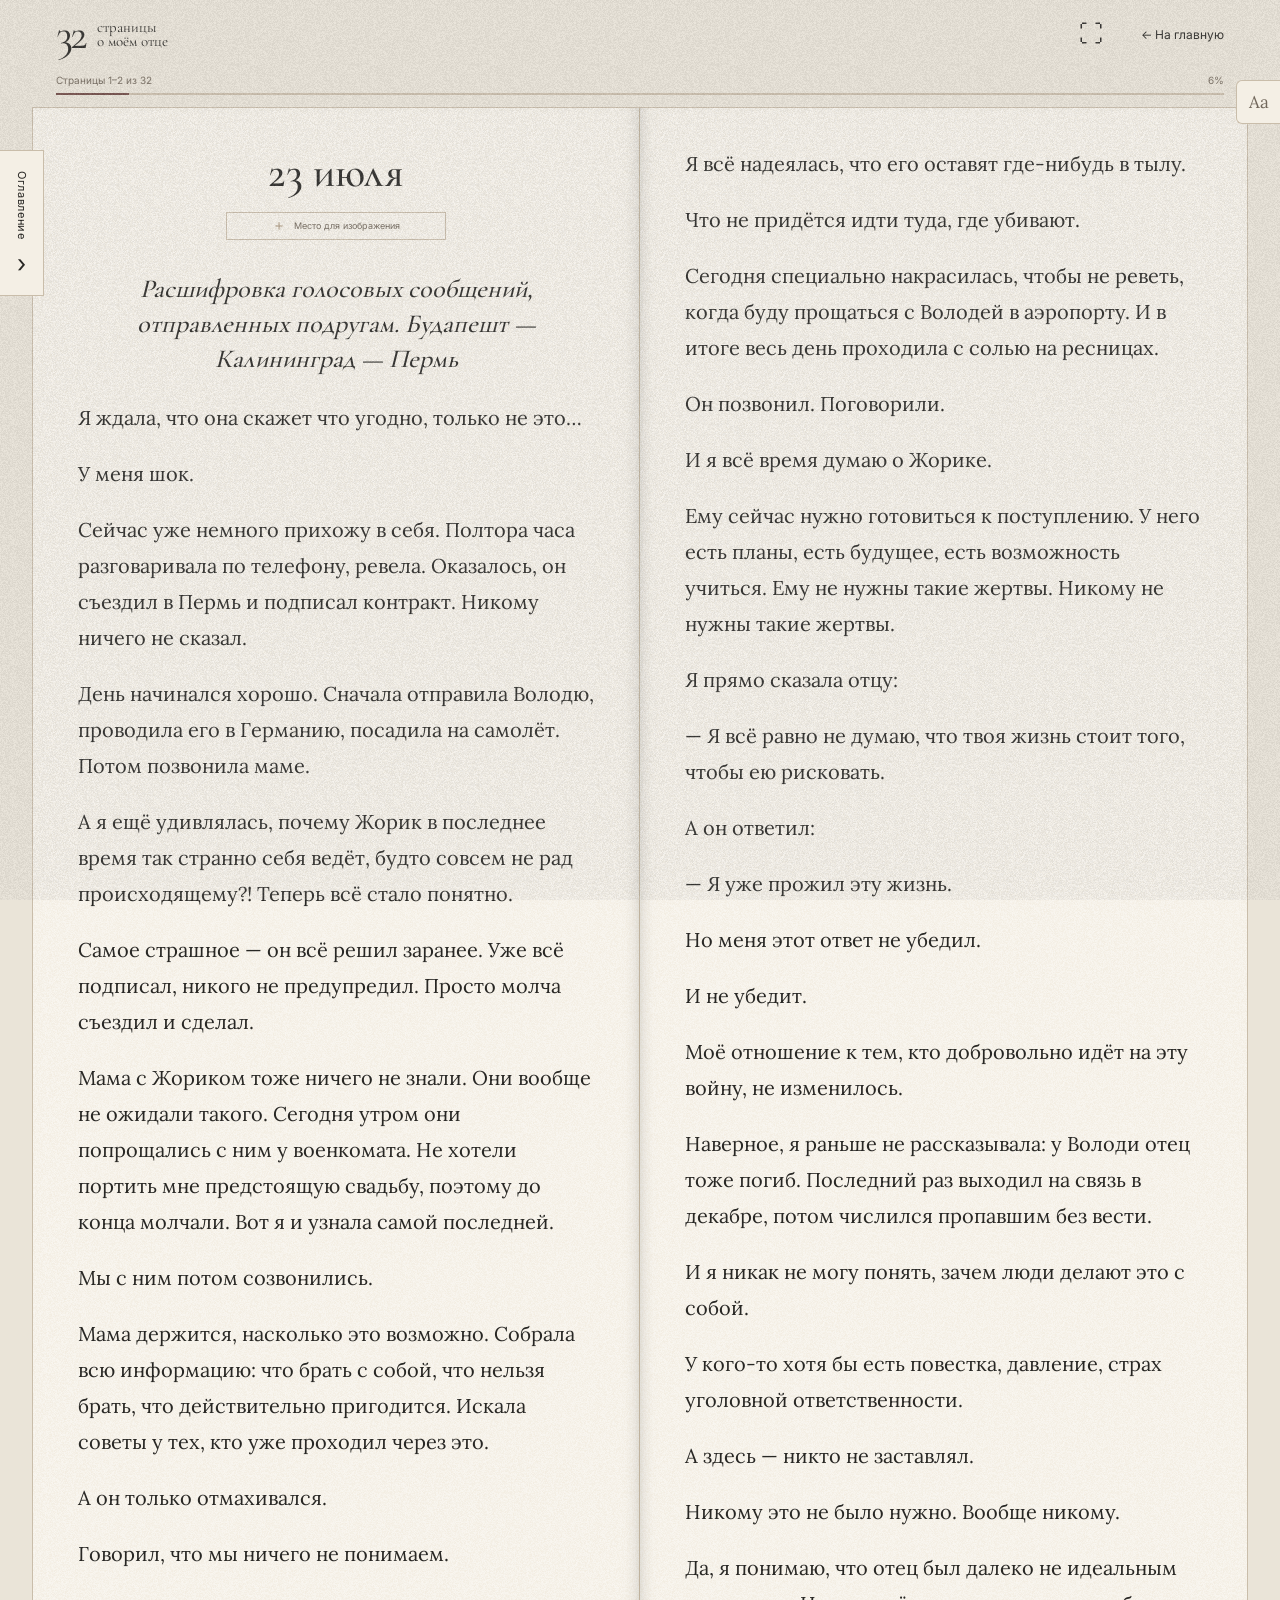
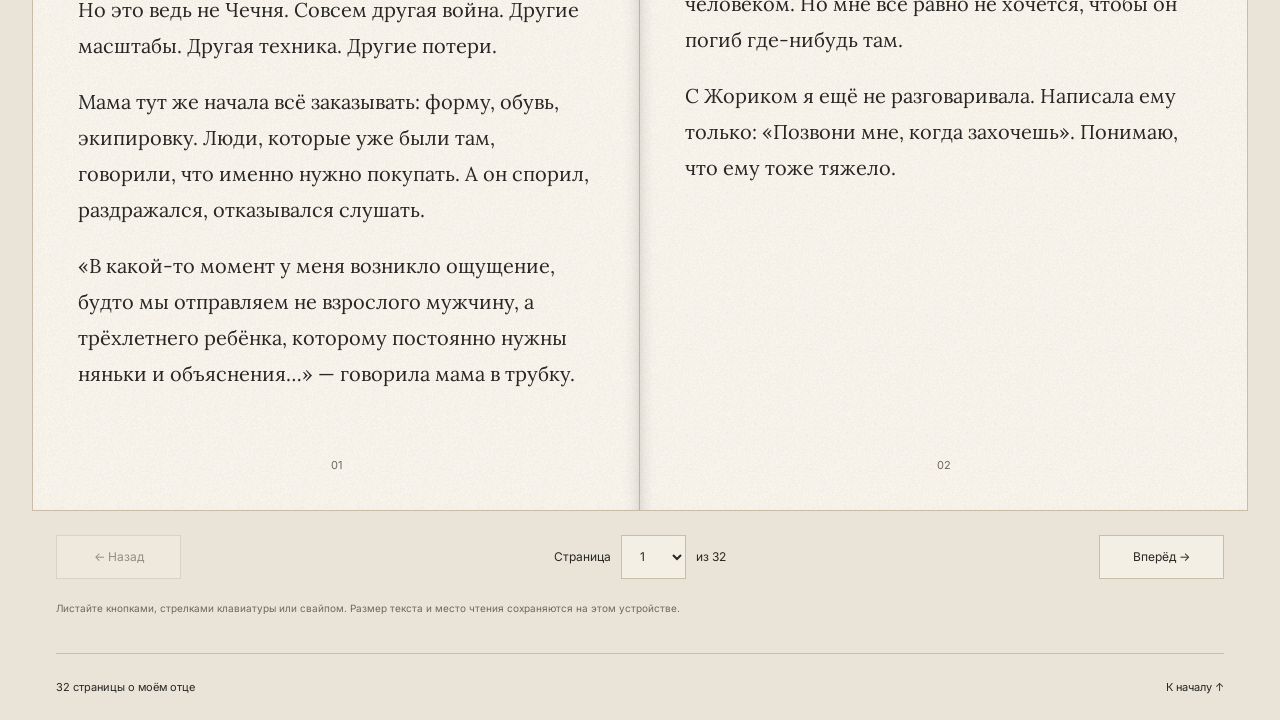
==== book/index.html @ 1f52456d "Initial project import Co-authored-by: Copilot <223556219+Copilot@users.noreply.github.com>" ====
<!doctype html>
<html lang="ru">
<head>
  <meta charset="utf-8">
  <meta name="viewport" content="width=device-width, initial-scale=1, viewport-fit=cover">
  <meta name="theme-color" content="#EAE4D8">
  <meta name="description" content="Читать книгу «32 страницы о моём отце». Полный авторский текст, оглавление и удобный режим чтения.">
  <title>Читать книгу — 32 страницы о моём отце</title>
  <link rel="icon" href="data:,">
  <link rel="stylesheet" href="../assets/css/fonts.css">
  <link rel="stylesheet" href="../assets/css/styles.css">
  <link rel="stylesheet" href="../assets/css/book.css?v=10113dc5dd05">
  <script src="../assets/js/book.js?v=19cdd09969c2" defer></script>
</head>
<body class="reader-body" id="top">
  <a class="skip-link" href="#pages">Перейти к тексту книги</a>
  <button class="contents-toggle" id="contents-toggle" type="button" aria-controls="contents" aria-expanded="false" aria-label="Открыть оглавление" hidden><span>Оглавление</span><span class="contents-arrow" aria-hidden="true">›</span></button>
  <aside class="contents" id="contents" aria-label="Оглавление">
    <nav aria-label="Главы книги">
      <ol>
        <li><a href="#page-1">23 июля</a></li>
        <li><a href="#page-4">17 августа</a></li>
        <li><a href="#page-5">24 октября</a></li>
        <li><a href="#page-7">19 ноября</a></li>
        <li><a href="#page-8">20 ноября</a></li>
        <li><a href="#page-10">22 ноября</a></li>
        <li><a href="#page-11">23 ноября</a></li>
        <li><a href="#page-12">24 ноября</a></li>
        <li><a href="#page-13">26 ноября</a></li>
        <li><a href="#page-14">27 ноября</a></li>
        <li><a href="#page-15">28 ноября</a></li>
        <li><a href="#page-17">29 ноября</a></li>
        <li><a href="#page-21">2 декабря</a></li>
        <li><a href="#page-22">14 декабря</a></li>
        <li><a href="#page-24">15 декабря</a></li>
        <li><a href="#page-25">16 декабря</a></li>
        <li><a href="#page-26">21 декабря</a></li>
        <li><a href="#page-28">22 декабря</a></li>
        <li><a href="#page-29">23 декабря</a></li>
        <li><a href="#page-30">26 декабря</a></li>
      </ol>
    </nav>
  </aside>
  <button class="settings-toggle" id="settings-toggle" type="button" aria-controls="reading-settings" aria-expanded="false" aria-label="Открыть настройки чтения" title="Настройки чтения" hidden>Aa</button>
  <aside class="reading-settings" id="reading-settings" aria-label="Настройки чтения" hidden inert>
    <div class="settings-heading"><span>Настройки</span><button id="settings-close" type="button" aria-label="Закрыть настройки чтения">×</button></div>
    <div class="mode-control">
      <span>Режим чтения</span>
      <button id="mode-toggle" class="mode-toggle" type="button" role="switch" aria-checked="false" aria-label="Непрерывное чтение" aria-describedby="mode-label"><span class="mode-track" aria-hidden="true"><span class="mode-thumb"></span></span><span id="mode-label">По страницам</span></button>
    </div>
    <div class="font-setting"><span>Размер текста</span>
      <div class="font-controls" role="group" aria-label="Размер текста">
        <button id="font-smaller" type="button" aria-label="Уменьшить размер текста">A−</button>
        <output id="font-size" aria-label="Размер текста">20</output>
        <button id="font-larger" type="button" aria-label="Увеличить размер текста">A+</button>
      </div>
    </div>
  </aside>
  <header class="reader-header wrap">
    <a class="wordmark" href="../index.html" aria-label="32 страницы о моём отце — главная"><span class="wordmark-number">32</span><span>страницы<br>о моём отце</span></a>
    <a class="return-home" href="../index.html">← На главную</a>
    <div class="reader-tools">
      <div class="reader-controls" hidden>
        <button id="fullscreen" type="button" aria-label="На весь экран" title="На весь экран" aria-pressed="false" hidden>⛶</button>
      </div>
    </div>
  </header>
  <main class="reader-main" id="reader" aria-label="Чтение книги">
    <div class="resume-row wrap" hidden><button type="button" id="resume-button">Продолжить чтение</button><span>Место сохранено на этом устройстве</span></div>
    <div class="reading-progress wrap" hidden>
      <div class="progress-label"><span id="page-status" role="status" aria-live="polite" aria-atomic="true"></span><span id="percent" aria-hidden="true"></span></div>
      <progress id="progress" max="32" value="1" aria-label="Позиция в книге"></progress>
    </div>
    <div class="book-pages" id="pages">
      <article class="book-page" id="page-1" aria-label="Страница 1" tabindex="-1">
        <div class="page-content">
          <h3 class="chapter-date">23 июля</h3>
          <figure class="chapter-image is-empty" data-chapter="23 июля"><span class="chapter-image-placeholder" role="img" aria-label="Место для изображения к главе"><span aria-hidden="true">＋</span><span>Место для изображения</span></span></figure>
          <h3>Расшифровка голосовых сообщений, отправленных подругам. Будапешт — Калининград — Пермь</h3>
          <p>Я ждала, что она скажет что угодно, только не это…</p>
          <p>У меня шок.</p>
          <p>Сейчас уже немного прихожу в себя. Полтора часа разговаривала по телефону, ревела. Оказалось, он съездил в Пермь и подписал контракт. Никому ничего не сказал.</p>
          <p>День начинался хорошо. Сначала отправила Володю, проводила его в Германию, посадила на самолёт. Потом позвонила маме.</p>
          <p>А я ещё удивлялась, почему Жорик в последнее время так странно себя ведёт, будто совсем не рад происходящему?! Теперь всё стало понятно.</p>
          <p>Самое страшное — он всё решил заранее. Уже всё подписал, никого не предупредил. Просто молча съездил и сделал.</p>
          <p>Мама с Жориком тоже ничего не знали. Они вообще не ожидали такого. Сегодня утром они попрощались с ним у военкомата. Не хотели портить мне предстоящую свадьбу, поэтому до конца молчали. Вот я и узнала самой последней.</p>
          <p>Мы с ним потом созвонились.</p>
          <p>Мама держится, насколько это возможно. Собрала всю информацию: что брать с собой, что нельзя брать, что действительно пригодится. Искала советы у тех, кто уже проходил через это.</p>
          <p>А он только отмахивался.</p>
          <p>Говорил, что мы ничего не понимаем.</p>
          <p>Но это ведь не Чечня. Совсем другая война. Другие масштабы. Другая техника. Другие потери.</p>
          <p>Мама тут же начала всё заказывать: форму, обувь, экипировку. Люди, которые уже были там, говорили, что именно нужно покупать. А он спорил, раздражался, отказывался слушать.</p>
          <p>«В какой-то момент у меня возникло ощущение, будто мы отправляем не взрослого мужчину, а трёхлетнего ребёнка, которому постоянно нужны няньки и объяснения…» — говорила мама в трубку.</p>
        </div>
        <a class="page-number" href="#page-1" aria-label="Ссылка на страницу 1">01</a>
      </article>
      <article class="book-page" id="page-2" aria-label="Страница 2" tabindex="-1">
        <div class="page-content">
          <p>Я всё надеялась, что его оставят где-нибудь в тылу.</p>
          <p>Что не придётся идти туда, где убивают.</p>
          <p>Сегодня специально накрасилась, чтобы не реветь, когда буду прощаться с Володей в аэропорту. И в итоге весь день проходила с солью на ресницах.</p>
          <p>Он позвонил. Поговорили.</p>
          <p>И я всё время думаю о Жорике.</p>
          <p>Ему сейчас нужно готовиться к поступлению. У него есть планы, есть будущее, есть возможность учиться. Ему не нужны такие жертвы. Никому не нужны такие жертвы.</p>
          <p>Я прямо сказала отцу:</p>
          <p>— Я всё равно не думаю, что твоя жизнь стоит того, чтобы ею рисковать.</p>
          <p>А он ответил:</p>
          <p>— Я уже прожил эту жизнь.</p>
          <p>Но меня этот ответ не убедил.</p>
          <p>И не убедит.</p>
          <p>Моё отношение к тем, кто добровольно идёт на эту войну, не изменилось.</p>
          <p>Наверное, я раньше не рассказывала: у Володи отец тоже погиб. Последний раз выходил на связь в декабре, потом числился пропавшим без вести.</p>
          <p>И я никак не могу понять, зачем люди делают это с собой.</p>
          <p>У кого-то хотя бы есть повестка, давление, страх уголовной ответственности.</p>
          <p>А здесь — никто не заставлял.</p>
          <p>Никому это не было нужно. Вообще никому.</p>
          <p>Да, я понимаю, что отец был далеко не идеальным человеком. Но мне всё равно не хочется, чтобы он погиб где-нибудь там.</p>
          <p>С Жориком я ещё не разговаривала. Написала ему только: «Позвони мне, когда захочешь». Понимаю, что ему тоже тяжело.</p>
        </div>
        <a class="page-number" href="#page-2" aria-label="Ссылка на страницу 2">02</a>
      </article>
      <article class="book-page" id="page-3" aria-label="Страница 3" tabindex="-1">
        <div class="page-content">
          <p>Иногда мне кажется, что отец всегда был немного романтическим героем собственной жизни. Ему постоянно нужно было какое-то большое испытание, какая-то особая миссия.</p>
          <p>Но ведь можно было просто не ехать.</p>
          <p>Это не было обязательным.</p>
          <p>Володя тоже пытался отговорить своего отца. Безуспешно.</p>
          <p>Мы с его мамой недавно долго разговаривали — почти час. А в конце она вдруг спросила:</p>
          <p>— Ты ведь уже знаешь про нашу семью?</p>
          <p>Я ответила:</p>
          <p>— Да. Поняла.</p>
          <p>И всё.</p>
          <p>После этого мы просто молчали.</p>
          <p>А ведь совсем недавно я говорила Володе, что мой отец хотя бы сохранил остатки здравого смысла и не пошёл.</p>
          <p>Оказалось — пошёл.</p>
          <p>И всё уже подписал.</p>
          <p>Вокруг продолжается обычная жизнь: оформление каких-то документов, завершение дел. А я скоро выхожу замуж здесь, в Венгрии.</p>
          <p>Тем временем в России родственники приезжали к отцу на выходных и забрали его кошку. Кота мама заберёт к себе.</p>
          <p>И от этого происходящее кажется ещё более нереальным.</p>
          <p>Наверное, я выговорилась.</p>
          <p>Даже не знаю, что ещё можно сказать.</p>
          <p>Слов почти не осталось.</p>
        </div>
        <a class="page-number" href="#page-3" aria-label="Ссылка на страницу 3">03</a>
      </article>
      <article class="book-page" id="page-4" aria-label="Страница 4" tabindex="-1">
        <div class="page-content">
          <h3 class="chapter-date">17 августа</h3>
          <figure class="chapter-image is-empty" data-chapter="17 августа"><span class="chapter-image-placeholder" role="img" aria-label="Место для изображения к главе"><span aria-hidden="true">＋</span><span>Место для изображения</span></span></figure>
          <h3>Медовый месяц. Первая ссора. Запись электронного дневника эмоций. Бухарест — Констанца</h3>
          <p>Мои эмоции:</p>
          <p>забота, обида, истерия, уязвлённость, недовольство, досада, разочарование, огорчение, сожаление, отчуждение, беспокойство, унижение, сломленность, неудобство, сочувствие, безопасность, дружелюбие.</p>
          <p>Комментарии:</p>
          <p>Поездка в Румынию оказалась, по моим ощущениям, ошибкой. Я устала и хочу побыть одной. Я жалею, что отменить ничего нельзя, и дело зашло слишком далеко. Одно оскорбление — и обида засела, одно недовольное лицо — и нет желания продолжать. Попытки меня «согреть» тщетны. Я не могу взять и забыть всё. Я не хочу спать вместе, я просто хочу быть одной. Возможно, не надо было соглашаться на эту авантюру. Если ничего не изменится, то я вряд ли выдержу долго. Уйду. Зачем мне это всё?</p>
          <p>В этот день я не думала ни о судьбе отца, ни о своей семье. Скорее меня волновал вопрос: действительно ли брак был правильным решением или же мы просто выбрали неудачное направление? В любом случае этот день оказался неудачным не только для меня. В ноябре мы узнаем, что этот день был роковым…</p>
        </div>
        <a class="page-number" href="#page-4" aria-label="Ссылка на страницу 4">04</a>
      </article>
      <article class="book-page" id="page-5" aria-label="Страница 5" tabindex="-1">
        <div class="page-content">
          <h3 class="chapter-date">24 октября</h3>
          <figure class="chapter-image is-empty" data-chapter="24 октября"><span class="chapter-image-placeholder" role="img" aria-label="Место для изображения к главе"><span aria-hidden="true">＋</span><span>Место для изображения</span></span></figure>
          <h3>В квартире отца. Временная география. Усолье — Хаймашкер — Пакш — Бодайбо — Ведено</h3>
          <p>Ездили в его квартиру. Как-то все уныло без хозяина, уже не веселит обилие странных вещей: самодельный иконостас со стразами, кристаллами, бусинами. Не радуют глаз коллекции из жестяных банок от чая, глобусы всех размеров, перекрашенные под золото предметы от медных канделябров до пластмассового набора римского легионера, оставшийся с детства брата.</p>
          <p>Нашли также список интересных для меня предметов:</p>
          <p>● Свидетельство о разводе деда с бабушкой (маминых), 2000 г.</p>
          <p>Мои родители тоже уже в разводе были. Бабушки и дедушки со всех сторон умерли. Мне кажется, само наличие такого документа как будто говорит: «Даже после разводов и смерти мы остаемся семьей».</p>
          <p>● Все мои рисунки с детского сада.</p>
          <p>Творчество в моей семье поощрялось, возможно, поэтому я долгое время хотела стать художником.</p>
          <p>● Фотография папиного отца из Венгрии, Гены, как мы его всегда называли.</p>
          <p>Надпись гласит: «Июль 1960 г. В.Н.Р. в окрестностях Хаймашкера». 31 марта 2023 года я сама прилечу из Стамбула в Будапешт после года жизни на Средиземном море в небольшом турецком городке. Поселюсь в ста километрах от места, где служил дед. Жаль, мы разминулись во времени, и у меня так и не было возможности обсудить этот семейный поворот в судьбе.</p>
          <p>● Странное свидетельство о смерти Гены, заверенное нотариусом, но написанное рукой Нэли, его жены (оказывается, раньше так можно было).</p>
          <p>Не знала, что дед умер в Иркутской области, в Бодайбо. По словам отца, дед, скорее всего, умер от алкоголя. И, судя по всему, этот факт его расстраивал. Такой формат смерти он явно себе не желал, хоть и сам любил сварить себе самогона на собственноручном аппарате, который вечно пах дрожжами.</p>
          <p>● Фотографии отца из Чечни, а точнее из села Ведено.</p>
        </div>
        <a class="page-number" href="#page-5" aria-label="Ссылка на страницу 5">05</a>
      </article>
      <article class="book-page" id="page-6" aria-label="Страница 6" tabindex="-1">
        <div class="page-content">
          <p>Интересно, что на них отец везде готовит. После этих командировок он говорил, что вот бы выучиться на повара, печально, что он так и не рискнул воплотить эту идею. Творчество в жизни ему явно было необходимо.</p>
        </div>
        <a class="page-number" href="#page-6" aria-label="Ссылка на страницу 6">06</a>
      </article>
      <article class="book-page" id="page-7" aria-label="Страница 7" tabindex="-1">
        <div class="page-content">
          <h3 class="chapter-date">19 ноября</h3>
          <figure class="chapter-image is-empty" data-chapter="19 ноября"><span class="chapter-image-placeholder" role="img" aria-label="Место для изображения к главе"><span aria-hidden="true">＋</span><span>Место для изображения</span></span></figure>
          <h3>Отца нашли. Запись электронного дневника эмоций</h3>
          <p>Мои эмоции: освобождение, негодование, сожаление, огорчение, жалость, печаль, грусть, тоска, отчаяние, горечь, душевная боль, безнадёжность, потрясение, безысходность, трепет, вина, теплота.</p>
          <p>Комментарии:</p>
          <p>— Как ты? — спросила подруга.</p>
          <p>— Привет. Всё думаю о том, как он погиб, как долго пролежал там, мучился ли, насколько сильной была его боль. Как жаль, что не удалось попрощаться.</p>
        </div>
        <a class="page-number" href="#page-7" aria-label="Ссылка на страницу 7">07</a>
      </article>
      <article class="book-page" id="page-8" aria-label="Страница 8" tabindex="-1">
        <div class="page-content">
          <h3 class="chapter-date">20 ноября</h3>
          <figure class="chapter-image is-empty" data-chapter="20 ноября"><span class="chapter-image-placeholder" role="img" aria-label="Место для изображения к главе"><span aria-hidden="true">＋</span><span>Место для изображения</span></span></figure>
          <h3>Попытки осмыслить произошедшее. Запись электронного дневника эмоций. Ростов-на-Дону — Пермь — Березники</h3>
          <p>Мои эмоции: негодование, ненависть, горечь, печаль, грусть, скорбь, душевная боль, потрясение, сломленность, вина, ошеломлённость, сочувствие.</p>
          <p>Комментарии:</p>
          <p>Папа умер. Его не стало от осколочного ранения. Был ли кто-то рядом в тот момент? Долго ли он мучился? Больно и горько думать, что он лежал там, в траве, истекая кровью.</p>
          <p>Были руки и плечи, которые поднимали меня в детстве. И вот теперь его правая рука и плечо ранены. Это была мина? Снаряд? Всего два километра до ближайшего населённого пункта. Пропади пропадом это село Ялта. Помощи, видимо, не было никакой. Как не было и новостей с 8 августа. Тишина. Пустота.</p>
          <p>Но в душе ещё сохранялось странное спокойствие. Уже в сентябре я ловила себя на мысли, что оплакиваю его. Все пытались переубедить друг друга, убедить, что надежда ещё есть. А ведь, кажется, каждый уже знал правду сердцем.</p>
          <p>Тело отца, по словам мамы, было похоже на мумию. Значит, смерть наступила в конце августа или начале сентября. Мама всеми силами добилась, чтобы ей его показали. То ли помогло удостоверение, то ли следователь в Ростове-на-Дону просто оказался человеком. Снимать было нельзя — только смотреть на экран телефона во время видеозвонка.</p>
          <p>«Если вы готовы это (это?) увидеть, будем проводить опознание по видео», — сказал следователь.</p>
          <p>Это он.</p>
          <p>Голова на месте. Руки. Ноги. Пальцы. Форма ногтей. Его татуировки, проявленные в ультрафиолете. Одна из них — смерть. С этой татуировкой он ездил ещё в Чечню. Номерной жетон. Телефон, который мама и Жора купили ему перед отъездом.</p>
          <p>Привезут ли его домой? Или оставят там? Достанется ли нам от него что-то ещё, кроме груза 200 и сообщения:</p>
          <p>«Ваш боец выехал вчера поздно вечером железнодорожным транспортом до Перми (примерно четыре дня пути), далее военкомат Березников забирает его автомобилем».</p>
        </div>
        <a class="page-number" href="#page-8" aria-label="Ссылка на страницу 8">08</a>
      </article>
      <article class="book-page" id="page-9" aria-label="Страница 9" tabindex="-1">
        <div class="page-content">
          <p>Кажется, у меня сейчас что-то лопнет в голове. Был отец — и не стало отца.</p>
          <p>В баре. Екатеринбург</p>
          <p>Сидим с мужем и братом в баре «Два деда» в Екатеринбурге. Такая вот компания на троих. Рассказываю им про папу.</p>
          <p>Папа похож на мумию. Именно так я представляла себе мумии Древнего Египта. Только Египет всегда казался чем-то бесконечно далёким — и во времени, и в пространстве. Там люди умирали тысячи лет назад. Их красиво хоронили, готовили к вечности.</p>
          <p>А теперь мумия — мой папа.</p>
        </div>
        <a class="page-number" href="#page-9" aria-label="Ссылка на страницу 9">09</a>
      </article>
      <article class="book-page" id="page-10" aria-label="Страница 10" tabindex="-1">
        <div class="page-content">
          <h3 class="chapter-date">22 ноября</h3>
          <figure class="chapter-image is-empty" data-chapter="22 ноября"><span class="chapter-image-placeholder" role="img" aria-label="Место для изображения к главе"><span aria-hidden="true">＋</span><span>Место для изображения</span></span></figure>
          <h3>Легчает. Запись электронного дневника эмоций</h3>
          <p>Мои эмоции: оживление, вера, скорбь, сожаление, горечь, душевная боль, растерянность, любовь, нежность, сочувствие, доверие, теплота, доброта.</p>
          <p>Комментарии:</p>
          <p>Ночью не спалось. Смотрю на последнее фото отца. Всматриваюсь в детали. Вижу, как осунулось его лицо. Он уже не похож на себя. Борода совсем седая, хотя раньше этого не замечалось. Да и бороду он обычно не отращивал.</p>
          <p>На левой руке часы. Пишу маме, чтобы утром прочитала.</p>
          <p>— А где часы?</p>
          <p>— Про них ничего не говорили. Только про жетон и телефон.</p>
          <p>Жаль. Получается, сняли? Свои же? А может, пока рано делать выводы. Вдруг привезут его вещи, и часы окажутся среди них.</p>
          <p>Я помню, когда умерла бабушка, её часы остановились. Говорят, часы могут указать время смерти человека. Может, это не всегда так, но сейчас даже это было бы хоть какой-то зацепкой.</p>
          <p>Мы не знаем реальной даты его смерти. Есть только дата присвоения статуса СОЧ — по сути, дезертирства. Это оскорбительно. Отец никогда бы так не поступил.</p>
          <p>Такой статус получают все, кто ушёл на задание и не вернулся. Семьям перестают выплачивать деньги до тех пор, пока не подтвердится обратное. Чаще всего это означает смерть. Люди ждут годами, иногда так и не получают тела своих близких. Иногда от человека ничего не остаётся. Одна мина или удар дрона — и человек распадается на частицы. Бывает, что привозят лишь какие-то останки в полупустом гробу.</p>
          <p>Но случаются и почти невероятные истории. Брат рассказал про своего друга, которого объявили погибшим. Гроб привезли пустым. Мать обрадовалась выплатам, а жена не поверила. Поехала искать его сама. И нашла в одном из госпиталей — живого, но потерявшего память.</p>
          <p>Радостно за них…</p>
        </div>
        <a class="page-number" href="#page-10" aria-label="Ссылка на страницу 10">10</a>
      </article>
      <article class="book-page" id="page-11" aria-label="Страница 11" tabindex="-1">
        <div class="page-content">
          <h3 class="chapter-date">23 ноября</h3>
          <figure class="chapter-image is-empty" data-chapter="23 ноября"><span class="chapter-image-placeholder" role="img" aria-label="Место для изображения к главе"><span aria-hidden="true">＋</span><span>Место для изображения</span></span></figure>
          <h3>Разговор с Жорей</h3>
          <p>— Он ведь говорил, что устал. Устал от жизни, от всего. Я смотрел на него три года назад — тогда он был увереннее, здоровее, сильнее. Он резко поседел.</p>
          <p>— И мне он говорил, что «пожил уже». А мне хотелось закричать в тот последний разговор: «Вообще-то ты даже внуков ещё не видел!»</p>
          <p>— Да… Через год уже мог бы учить первым словам: «Ёпт твою мать!» Через три — уже учил бы шахматам.</p>
          <p>— Когда вы говорили в последний раз?</p>
          <p>— В августе. Мама быстро передала трубку. Наш разговор длился всего пару минут: он сказал, что любит меня, а я — его.</p>
          <p>— Ты видел часы на последней фотографии?</p>
          <p>— Да, это ведь не его часы. Мне кажется, командирские. Видимо, их выдавали перед операцией: у командира роты должны быть часы… А ещё я рассматривал последнюю фотографию. Мне кажется, там видна часть реки. Если это так, то, вероятно, это река Волчья, рядом с селом Ялта, в двух километрах от которого нашли отца. Его рота шла на Филию…</p>
        </div>
        <a class="page-number" href="#page-11" aria-label="Ссылка на страницу 11">11</a>
      </article>
      <article class="book-page" id="page-12" aria-label="Страница 12" tabindex="-1">
        <div class="page-content">
          <h3 class="chapter-date">24 ноября</h3>
          <figure class="chapter-image is-empty" data-chapter="24 ноября"><span class="chapter-image-placeholder" role="img" aria-label="Место для изображения к главе"><span aria-hidden="true">＋</span><span>Место для изображения</span></span></figure>
          <h3>Письмо командиру</h3>
          <p>После исчезновения отца Жоре позвонили, чтобы выяснить, когда они общались в последний раз. До сих пор не понимаю, как кому-то пришло в голову задавать такие вопросы несовершеннолетнему.</p>
          <p>Впрочем... Это легко объяснимо.</p>
          <p>Думаю, командир знал, куда отправил роту отца. На стопроцентную смерть.</p>
          <p>Для вида обзванивают самых уязвимых родственников: а вдруг боец всё-таки дезертировал, вдруг выходил на связь. Так проще объявить его самовольно оставившим часть, годами не искать тело, не платить денежное довольствие, не выплачивать компенсации семье.</p>
          <p>Есть и другой вариант: кто-то в этот период (не исключено, что тот же командир) завладевает банковскими картами бойца, активно снимает чужие деньги и довольствуется тем, что это останется безнаказанным.</p>
          <p>Всё это напоминает очередной заголовок в социальных сетях: «Осторожно! Новая схема мошенничества. Перешлите всем друзьям и знакомым…»</p>
          <p>После этого звонка брату мама отправила сообщение:</p>
          <p>«…Письмо я в воинскую часть отправила 01.11. Оно почему-то объехало Екатеринбург, Оренбург, Уфу и Челябинск, хотя адрес был написан по-русски — Чебаркуль. В общем, командиру части его вручили только 20.11.»</p>
        </div>
        <a class="page-number" href="#page-12" aria-label="Ссылка на страницу 12">12</a>
      </article>
      <article class="book-page" id="page-13" aria-label="Страница 13" tabindex="-1">
        <div class="page-content">
          <h3 class="chapter-date">26 ноября</h3>
          <figure class="chapter-image is-empty" data-chapter="26 ноября"><span class="chapter-image-placeholder" role="img" aria-label="Место для изображения к главе"><span aria-hidden="true">＋</span><span>Место для изображения</span></span></figure>
          <h3>Вагон-ресторан</h3>
          <p>У входа в вагон-ресторан слышу ругань.</p>
          <p>— Не брешите! Курили, курили! — певуче сказала буфетчица.</p>
          <p>— А мы не курили… — ответил один из пьянствующих.</p>
          <p>Конечно, ему никто не поверил. Через минуту громким шёпотом этот же пассажир признался:</p>
          <p>— А я когда курил, меня не запалили! Гы-гы!</p>
          <p>Прохожу вдоль вагона. Они сразу меня приметили:</p>
          <p>— О, женщина!</p>
          <p>И мне стало не по себе. Не потому, что я их испугалась: вокруг были и другие, более адекватные мужчины, но быдлом от них несло за версту.</p>
          <p>Потом разносились на весь ресторан их выкрики:</p>
          <p>— Да мы на СВО едем!… Да я ей… Чтоб хуй мой отсосала три раза… Да разберёмся… Вот нададут… рублей… Гы-гы-гы… Ооо… Ыыы… — рыгали новоиспечённые воины, вчерашние зэки.</p>
        </div>
        <a class="page-number" href="#page-13" aria-label="Ссылка на страницу 13">13</a>
      </article>
      <article class="book-page" id="page-14" aria-label="Страница 14" tabindex="-1">
        <div class="page-content">
          <h3 class="chapter-date">27 ноября</h3>
          <figure class="chapter-image is-empty" data-chapter="27 ноября"><span class="chapter-image-placeholder" role="img" aria-label="Место для изображения к главе"><span aria-hidden="true">＋</span><span>Место для изображения</span></span></figure>
          <h3>Два звонка подряд</h3>
          <p>Из ростовского морга маме по несколько раз звонят с одним и тем же вопросом:</p>
          <p>— Захоронение было?</p>
          <p>— Нет, не было. Оно состоится 29 ноября.</p>
          <p>И тут возникает мысль: откуда такое беспокойство? Точно ли папу отправили в Пермь? Сколько случаев уже известно, когда привозили пустой гроб или с кем-то другим…</p>
          <p>Расчёт на то, что никто не будет вскрывать цинковый гроб, но мама у нас не про это.</p>
          <p>Она всё откроет.</p>
          <p>Похоронить его нужно по-человечески. В его сером костюме в полоску…</p>
        </div>
        <a class="page-number" href="#page-14" aria-label="Ссылка на страницу 14">14</a>
      </article>
      <article class="book-page" id="page-15" aria-label="Страница 15" tabindex="-1">
        <div class="page-content">
          <h3 class="chapter-date">28 ноября</h3>
          <figure class="chapter-image is-empty" data-chapter="28 ноября"><span class="chapter-image-placeholder" role="img" aria-label="Место для изображения к главе"><span aria-hidden="true">＋</span><span>Место для изображения</span></span></figure>
          <h3>Телефон отца. Запись электронного дневника эмоций</h3>
          <p>Мои эмоции:</p>
          <p>скорбь, горе, горечь, душевная боль, потрясение, сожаление, сочувствие, ненависть.</p>
          <p>Комментарии:</p>
          <p>Мне кажется, сейчас лопнет моя голова… Привезли пакет с телефоном. Открывать сказали осторожно. Запах. Трупный запах. Я не верю, что это был мой отец. Зарядка. Фотографии. Последняя фотография сделана в семь утра. Поле. Красный рассвет. Сообщения в Telegram начинают лихорадочно прогружаться. Мелькает дата отправки — 17 августа. В 21:17.</p>
          <p>Пишет маме: «Позвони кадровику, который тебе звонил, скажи, чтобы сказал моему командиру роты Балу, что я нахожусь на точке, которую ему называл взводный Ераха. 21:17 Мой позывной — Ерик. 21:17 Меня вчера ранило в ухо осколком с миномёта, группа моя ушла на задание, я жду группу эвакуации, плохо передвигаюсь. 21:17 Ты сделала, что я просил. 21:17 Наверно, пишу последний раз. С лесополосы раненого меня не заберут. Где я нахожусь, идут бои, люди гибнут каждый день, везде кучи трупов. Поцелуй за меня сыночка. Выбраться отсюда я, наверно, не смогу, летает куча дронов».</p>
          <p>Пишет Жоре: «У меня всё хорошо, сыночек. 21:17 Сыночек, у меня всё в порядке, четвёртые сутки на передке, очень тебя люблю».</p>
          <p>Сердце разрывается. Как мне больно. Как было больно ему. Последний контакт — 8 августа. Ранение — 16 августа. Последнее сообщение — 17 августа. 1 сентября — дата, которую напишут на памятнике.</p>
        </div>
        <a class="page-number" href="#page-15" aria-label="Ссылка на страницу 15">15</a>
      </article>
      <article class="book-page" id="page-16" aria-label="Страница 16" tabindex="-1">
        <div class="page-content">
          <h3>Березниковский музей. Запись электронного дневника эмоций</h3>
          <p>Мои эмоции:</p>
          <p>душевная боль, горечь, презрение.</p>
          <p>Комментарии:</p>
          <p>Среди «новостаринных» экспонатов появилась целая комната, посвящённая СВО. — Чем это пахнет? — Володь, так пахнут трупы.</p>
          <h3>Старые альбомы</h3>
          <p>«Олеже 4 года», «На вечную память…», «Помните меня…» — все эти милые надписи с наивно-добрыми словами писали когда-то близкие друг другу люди… А теперь половина фотографий покоробилась, большинство людей мне неизвестны. Кто они? Чем жили? Я искренне пыталась вглядеться в каждую фотографию, но боюсь, никакого времени бы не хватило. Муж торопит меня. Обещаю досмотреть последний альбом… Досматриваю. Обнаруживаю еще целую стопку альбомов, спрятавшихся из виду.</p>
          <p>Никаких слов не хватит описать, как мне тепло от этих добрых лиц, как мне жаль, что я не была взрослой раньше, чтобы успеть подписать каждую фотографию и записать каждую историю. Я хочу сохранить память.</p>
        </div>
        <a class="page-number" href="#page-16" aria-label="Ссылка на страницу 16">16</a>
      </article>
      <article class="book-page" id="page-17" aria-label="Страница 17" tabindex="-1">
        <div class="page-content">
          <h3 class="chapter-date">29 ноября</h3>
          <figure class="chapter-image is-empty" data-chapter="29 ноября"><span class="chapter-image-placeholder" role="img" aria-label="Место для изображения к главе"><span aria-hidden="true">＋</span><span>Место для изображения</span></span></figure>
          <h3>Похороны</h3>
          <p>Проснулись рано, завтрак не идёт. Съела хлеб с маслом и выпила сладкий чёрный чай, пыталась накормить мужа — а ему тоже кусок в горло не лезет. Приехали на кладбище, возле ритуального зала уже собралась толпа: родственники со стороны мамы, бывшие сослуживцы с Чечни и коллеги по милиции. Захожу в зал — в центре папин портрет, сильно заблюренный…</p>
          <p>Вижу гроб, осознаю, что он там. Точнее, его почти истлевшее тело. Мама нас поберегла, отказала наотрез мне посмотреть на него в последний раз. Я всё поняла. Знаю, что там страшное зрелище: кожа высохла, начала гнить, видны кости с черепом, наверняка остались зубы, волосы, ресницы, ногти… Форма ногтей, как говорит мама, по которой она его узнала. Всё это уже имеет нечеловеческий вид. Запах разложившегося трупа меня не пугает и не отталкивает — теперь это часть моей жизни. Этот запах в его найденном телефоне, в жетоне, который мама отмыла от останков…</p>
          <p>Папа, думаю, потерял много крови. Правая рука и плечо были сильно повреждены. «Своих не бросают!» — вспоминает лозунг крёстная. Сейчас это звучит как издёвка. Я стараюсь не думать, что папу можно было спасти. Рота оставила его и пошла выполнять приказ. Папа нас пощадил в своих последних СМС — сказал, что повредил ухо… Сколько же ты дней там пробыл один в поле? Папочка!!!</p>
          <p>Официальная часть в похоронном зале. Достойное начало. Фильм с песней. Немного странно. Строчки про дочь и фотографии звучат чаще, чем про сына. Я не претендую на первое место. Я знаю, что Жоржа он любил больше. Когда-то и я была на первом месте.</p>
          <p>Единственная пошлость за все похороны — речь о патриотизме и о том, как он защищал Родину. Кричащая пошлость про бедных детей Донбасса, мерзость про неофашистов. Папа шёл не для этого. Он никогда не был патриотом и православным в привычном понимании. У него было какое-то своё видение. Нестандартность и отважность.</p>
          <p>Мне кажется, папа очень-очень хотел, чтобы его сын мог поступить, куда хотел, чтобы он ни в чём не нуждался. И решил это таким странным способом, абсолютно ни с кем не советуясь, совсем не оценивая свои силы. А ведь папе было 58. Деду было 57, когда он умер где-то на приисках в Иркутской области… 7 декабря исполнилось бы 59. Впереди его ждали внуки. Мы с Володечкой готовимся стать родителями. Летом я очень хотела, чтобы муж познакомился с папой.</p>
        </div>
        <a class="page-number" href="#page-17" aria-label="Ссылка на страницу 17">17</a>
      </article>
      <article class="book-page" id="page-18" aria-label="Страница 18" tabindex="-1">
        <div class="page-content">
          <p>Отпевание в церкви прошло быстро, к моему удивлению. К этому времени я уже мало что соображала. Я чувствовала, что полужива. Взбодрила фраза в молитвах: «Живите, радуйтесь и веселитесь…»</p>
          <p>В катафалке ехали самые родные: Жоря, мама, я, т. Катя и мой Володя. Сквозь забитые, опухшие носы пробивались два запаха: снега и трупного разложения. Несильно, нестрашно. Жорж иногда стучал пальцами по гробу. Мама крепко держала на нём руку. Т. Катя сетовала и говорила, какая ложь и обман государства. Володя молчал. Я же гладила и мысленно говорила с папой в последний раз.</p>
          <p>На кладбище могилы деда уже не было, точнее — памятника. Его убрали. Я всё давно знала. Знала, что так и будет. Дед окончательно «выцвел» в этом году, будто захотел сменить памятник спустя тридцать лет. Вот и будут они теперь с папой вместе. Во всём новом.</p>
          <p>Папу спустили в землю быстро. Снег значительно украсил могилы. Я даже подумала, как хорошо. Папе бы понравилось. Он любил природу. А тут как раз всё белое. В этом году ноябрь выдался тёплым. Когда такое было, чтобы в это время снега было так мало, а минусовой погоды практически не было?</p>
          <p>Мы стояли довольно долго и ждали, когда могилу закопают и украсят цветами. Цветов было много. В основном красные гвоздики. И только т. Катя принесла белые. Большую часть могилы украшали венки: «Любимому папе», «Дорогому брату», «От т. Кати»… Какие-то венки я не успела прочесть. Даже удивилась их количеству.</p>
          <p>Потом управительница всего этого действа раздала указания, как поминать. Раздали салфетки после того, как бросили землю на могилу. Мы не могли даже девятый и сороковой день отметить. Дата смерти неизвестна точно…</p>
          <p>На поминальном обеде начали вставать люди, рассказывать что-то про отца: как и где работали, как в Чечне служили. Дядя Боря, его лучший друг, напомнил, что они дружили с шестого класса. Получается, они дружили более сорока семи лет. Мне хотелось посидеть с ним рядом. Жорику удалось, а мне достался дядя Жозеф, который практически не говорил ничего о своей жене, то есть моей тёте и единственной сестре папы. Её не было.</p>
          <p>Как бы ни было тяжело, я всё равно не пойму, как можно было не приехать, не проводить, как сказала тётка на кладбище: «Провожающие, подходите проститься!»</p>
          <p>Еду сейчас в поезде, в Чувашию, вспоминаю его любимую фразу: «Потом — это никогда. Уехала последняя электричка!» Уехал папа.</p>
        </div>
        <a class="page-number" href="#page-18" aria-label="Ссылка на страницу 18">18</a>
      </article>
      <article class="book-page" id="page-19" aria-label="Страница 19" tabindex="-1">
        <div class="page-content">
          <p>В конце обеда мама прочитала для всех присутствующих последние сообщения от 17 августа, сказала не верить кому попало, искать своих до последнего. Мама поддерживала его и до, и после развода. В нашей семье принято прощать. Я это поняла, когда увидела утром бывшую свекровь, которая тоже пришла проститься. Кажется, в нашей семье бывших не бывает.</p>
          <p>После столовой тем же кругом, что в катафалке, поехали на квартиру отца. Добавились только дядя Боря и дядя Жозеф. Первый был после ночной смены, заходить не стал, ушёл домой.</p>
          <p>Первым делом заметила пачку сигарет — в последние годы он почти не курил, в пачке оказалась всего одна сигарета. Забрала её вместе с коробкой. Показала Володеньке, как жил папа. Все его странные вещи, созданные своими руками: грубо-нелепые столы, табуретки, многочисленные полки, берёзовые веники, иконы с самодельными украшениями из камней от заколок, множество пустых банок от чая, горы фантиков от конфет «Мономах» с вишней и алкоголем, пустые бутылки и канистры…</p>
          <p>О последних вещах Володя сказал: «О, раздельный мусор, как в Германии!» Я никогда не думала в таком ключе. Думала скорее, что слишком много барахла папа привёз со старой квартиры, как Плюшкин. Пыталась найти ещё сигареты — в шкафах лежала пустая пачка.</p>
          <p>Горько было от вида сушилки: постиранное свежее бельё, футболка — достаточно новая, мятная, чёрные носочки. Как будто хозяин вовсе и не ушёл навсегда. Сейчас придёт домой и переоденется в чистое.</p>
          <p>Пили чай, вспоминали, как он любил День милиции и День участкового. Говорили о том, как хорошо, что не похоронили на кладбище с «героями» на Аллее Славы, где рядом с честными и достойными лежит гниль при жизни — зэки из зэков, моральные уроды, насильники, убийцы. Все те, кого отец всю жизнь сажал, работая участковым. Все те, кто бьёт себя в грудь, рассуждая о геройстве. Видела своими глазами. Мерзко.</p>
          <p>Папа — не герой. Вряд ли ему понравились бы эти высокопарные слова. Вынуждена признать: отец совершил огромную глупость. Кажется, многие присутствовавшие думали так же.</p>
          <p>Один из его редких друзей-приятелей, Саша З., побывавший там и получивший ранение, говорил за полгода до июльской беды, когда отец подписал контракт почти вслепую, втихую от всех: «Олег, не ходи. А если очень надо — подожди меня, я узнаю, когда будет не так опасно…»</p>
          <p>Я не знаю, что должно было остановить отца. Выпили крепкий-крепкий чай — почти чифир, как делал отец. Съели пьяные вишнёвые конфеты, купленные ещё хозяином квартиры. Вот и всё.</p>
        </div>
        <a class="page-number" href="#page-19" aria-label="Ссылка на страницу 19">19</a>
      </article>
      <article class="book-page" id="page-20" aria-label="Страница 20" tabindex="-1">
        <div class="page-content">
          <p>Папа сидел с нами за столом. На портрете. Всё слушал и видел. Ответить уже не мог.</p>
          <h3>Абсурд</h3>
          <p>Сидим в машине после тяжёлого дня. Вспоминаем папину работу. — Пять цыган залетело в окно, сидят на вешалке. — Соседи ходят через пол. Колготки погладила — соседи воруют их. А наверху соседи блох бросают в суп. А на первом этаже — газ запускают в ванне.</p>
          <p>В суд жаловались на него. Одна алкашка продавала и травила людей, люди дохли. Пришёл к ней, а она возьми и упади.</p>
          <h3>С похорон в Чувашию</h3>
          <p>Простились со всеми близкими после похорон. Мы с Володечкой отправились в долгий путь. Дорогу до Перми почти не заметила — провалилась в сон, я так устала сегодня. На вокзале встретили группу мальчиков-воинов, похоже, из Тывы. В четверг я не могла смотреть в Екатеринбурге на них, а сейчас шла и пыталась всмотреться в их лица, радовалась, что они радуются, что стоят, что едят — возможно, кто-то из них в последний раз ел фастфуд из крафтового пакета. Желала им удачи. Желала им выжить и вернуться. Теперь я мысленно всем этого желаю.</p>
        </div>
        <a class="page-number" href="#page-20" aria-label="Ссылка на страницу 20">20</a>
      </article>
      <article class="book-page" id="page-21" aria-label="Страница 21" tabindex="-1">
        <div class="page-content">
          <h3 class="chapter-date">2 декабря</h3>
          <figure class="chapter-image is-empty" data-chapter="2 декабря"><span class="chapter-image-placeholder" role="img" aria-label="Место для изображения к главе"><span aria-hidden="true">＋</span><span>Место для изображения</span></span></figure>
          <h3>Родительский дом. Лащ-Таяба</h3>
          <p>Володя находит фотографию своего папы в форме у пермского медведя — того самого, рядом с которым он сам фотографировался две недели назад, впервые приехав на Урал. Только сейчас он узнаёт, что после ранения отец проходил лечение в Перми, а затем снова отправился в зону СВО.</p>
          <p>В комнате всё занавешено флагами, своеобразная «стена почёта». На мебельной стенке стоят фотографии семьи, ниже лежит небольшой прозрачный пакетик, там то ли крестик, то ли ещё какая мелочь, найденные на теле. Так и не стали разворачивать из-за запаха... Володя рассказывает о татуировках отца. Сетует, зачем надо было их так набивать? Говорю — затем, чтобы нашли. Это я знаю ещё с детства, когда мой папа уезжал в Чечню. Обсуждаем и другие приметы, по которым находят погибших на поле боя. Если вообще находят, конечно. Если есть что находить.</p>
          <p>А вот ориентировка на нашего отца:</p>
          <p>«Белобородов Олег Геннадьевич, 7.12.1966, 58 лет, русский, мужской пол. Рост — 176 см. Телосложение — среднее. Плечи — средние. Черты лица: лицо овальное, лоб высокий, нос с горбинкой, губы средней полноты. Волосы седые, короткие. Глаза зелёные. Особые приметы: на правом плече — смерть с косой, а под ней личный номер 648401; на левой груди — скорпион с группой крови AB IV Rh+; на правой кисти — Gott mit uns («Бог с нами», нем.)».</p>
        </div>
        <a class="page-number" href="#page-21" aria-label="Ссылка на страницу 21">21</a>
      </article>
      <article class="book-page" id="page-22" aria-label="Страница 22" tabindex="-1">
        <div class="page-content">
          <h3 class="chapter-date">14 декабря</h3>
          <figure class="chapter-image is-empty" data-chapter="14 декабря"><span class="chapter-image-placeholder" role="img" aria-label="Место для изображения к главе"><span aria-hidden="true">＋</span><span>Место для изображения</span></span></figure>
          <h3>Учитель. Москва — Пермь — Березники</h3>
          <p>Две недели после похорон прошли в поездках. Я устала от перемещений и неудобств.</p>
          <p>Из хорошего: однажды получила голосовое сообщение от Насти: «У меня есть кое-что радостное для тебя. Перезвони!» Первая мысль — встретила либо Марину Петровну, либо Татьяну Ананьевну. Первая — мой научный руководитель по современной литературе, вторая — преподаватель с психфака. Через неделю мы уже сидели в Перми со второй.</p>
          <p>Говорили о жизни и изменениях за последние семь — пять лет. Я узнала, какое всё-таки стихотворение она читала мне по телефону на третьем курсе, когда я проспала пару по психологическим тренингам. Это было стихотворение Андрея Вознесенского:</p>
          <p>«Я тебя разлюблю и забуду, Когда в пятницу будет среда, Когда вырастут розы повсюду, Голубые, как яйца дрозда. Когда мышь прокричит «кукареку», Когда дом постоит на трубе, Когда съест колбаса человека И когда я женюсь на тебе».</p>
          <p>Потом заговорили о грустном. Я рассказала о семье, об отце. Татьяна Ананьевна же рассказала про друзей: старую приятельницу из Киева, ненавидящую всех, не видящую разницы между обычными людьми и политиками; и другую подругу — с донбасской пропиской, пережившую бомбёжки с 2014 года. У неё, кстати, была интересная история про мужа, у которого украинцы отобрали машину на посту ещё до событий 2022 года. Потом был рассказ про парня, которого пырнули в Киеве за то, что он из Луганска. Всё очень запутано.</p>
          <p>Приезжаю в Березники, говорим с Жорей о том, что он разочаровался в стране. Я даже немного удивляюсь, а потом напоминаю, что два года назад он был сильным патриотом.</p>
          <p>Он объясняет свои чувства ситуацией с общей знакомой. Её парень сейчас в армии. Пронёс два телефона. Один отобрали. Со второго пишет, что их держат в тёмном помещении, в туалет выпускают пару раз в день целой толпой, морят голодом… Напомню: это не тюрьма. Это мальчики, которые пошли отдавать «долг» Родине. Чести и уважения больше нет. Все эти пытки — лишь для одной</p>
        </div>
        <a class="page-number" href="#page-22" aria-label="Ссылка на страницу 22">22</a>
      </article>
      <article class="book-page" id="page-23" aria-label="Страница 23" tabindex="-1">
        <div class="page-content">
          <p>цели: чтобы вчерашние школьники подписали контракт на участие в СВО. И подписывают ведь…</p>
        </div>
        <a class="page-number" href="#page-23" aria-label="Ссылка на страницу 23">23</a>
      </article>
      <article class="book-page" id="page-24" aria-label="Страница 24" tabindex="-1">
        <div class="page-content">
          <h3 class="chapter-date">15 декабря</h3>
          <figure class="chapter-image is-empty" data-chapter="15 декабря"><span class="chapter-image-placeholder" role="img" aria-label="Место для изображения к главе"><span aria-hidden="true">＋</span><span>Место для изображения</span></span></figure>
          <h3>В гостях у лучшего друга. Усолье</h3>
          <p>Ездили с Жорей поливать цветы в квартире отца, а потом пошли в гости к дяде Боре, его лучшему другу.</p>
          <p>В пустой квартире Жорж протёр папин портрет одеколоном. Было ощущение, будто папа сидит рядом с нами. А потом пошли в соседний дом.</p>
          <p>В моём детстве мы часто ходили с мамой и отцом к дяде Боре и тёте Любе. И вот мы снова в гостях, но состав уже другой: папины друзья и мы с братом. Душевная встреча.</p>
          <p>Вспоминали всякие истории, особенно посмеялись над одной, которую дядя Боря рассказал:</p>
          <p>«Лет 16–17 было. Тётя Аня, моя мама, должна была быть на работе. А мы оравой дома пили водку. Она пришла раньше, и мы давай выпрыгивать со второго этажа с балкона. Все выпрыгнули, а Олежа повис и не мог спрыгнуть. Во ему досталось от тёти Ани!»</p>
        </div>
        <a class="page-number" href="#page-24" aria-label="Ссылка на страницу 24">24</a>
      </article>
      <article class="book-page" id="page-25" aria-label="Страница 25" tabindex="-1">
        <div class="page-content">
          <h3 class="chapter-date">16 декабря</h3>
          <figure class="chapter-image is-empty" data-chapter="16 декабря"><span class="chapter-image-placeholder" role="img" aria-label="Место для изображения к главе"><span aria-hidden="true">＋</span><span>Место для изображения</span></span></figure>
          <h3>На кухне</h3>
          <p>За чаем разговариваем на кухне с Жорей. Сначала — об «Архипелаге ГУЛАГ» Солженицына. Брат говорит, что читал статью о преувеличении значимости этого явления. Мол, всё было не так ужасно, а реально по политическим статьям сидели далеко не все.</p>
          <p>Мой контраргумент из литературы — творчество Улицкой с её вечно изгнанными героями, а также насильственное переселение у Яхиной.</p>
          <p>Потом Жорик вспоминает историю отца: когда тот был в Чечне, в Джани-Ведено, одна старуха лет восьмидесяти, увидев его форму, воскликнула: «Опять немцы десантировались!» Форма-то чем-то похожа.</p>
          <p>Жорик уходит с кухни, а я думаю о том, что за две чеченские войны погибло: в первой кампании — примерно 4100 человек, во второй — от 4500 до 7500. В том числе 29 марта 2000 года напали на колонну Пермского ОМОНа под командованием Абу-Кутейба. В Березники привезли двадцать молодых гробов. Один из моих одноклассников так и не увидел папу.</p>
          <p>Читаю о нынешних потерях. По разным данным, в Украине погибло и было ранено около 1 118 000–1 168 000 российских военнослужащих с 24 февраля 2022 года. Сегодня 16 декабря 2025 года.</p>
          <p>Из интересных фактов, которые можно найти в Сети:</p>
          <p>«Данные, раскрывающие потери Министерства обороны РФ в мирное время при проведении специальных операций, включены в перечень сведений, являющихся государственной тайной».</p>
          <p>«В сентябре 2023 года Министерство труда и соцразвития заказало 230 тысяч удостоверений погибших ветеранов боевых действий».</p>
          <p>«26 ноября 2024 года двоюродная племянница [того, чьё имя нельзя называть] сообщила о 48 тысячах заявок на ДНК-тесты от родственников пропавших без вести на войне».</p>
          <p>Уверена, сегодня это число гораздо больше. А скольких не найдут…</p>
          <p>Вот такая косвенная статистика.</p>
        </div>
        <a class="page-number" href="#page-25" aria-label="Ссылка на страницу 25">25</a>
      </article>
      <article class="book-page" id="page-26" aria-label="Страница 26" tabindex="-1">
        <div class="page-content">
          <h3 class="chapter-date">21 декабря</h3>
          <figure class="chapter-image is-empty" data-chapter="21 декабря"><span class="chapter-image-placeholder" role="img" aria-label="Место для изображения к главе"><span aria-hidden="true">＋</span><span>Место для изображения</span></span></figure>
          <h3>Прадед. Деревня Шиши (Усольский район) — Александровск</h3>
          <p>Сегодня было морозно: в разных местах показывало от –27 до –21, а Жоря рассказывал перед сном истории, о которых я не знала:</p>
          <p>«Про прадеда Павла (деда отца). Родился в 1897 году, окончил три класса церковно-приходской школы в 1914 году, когда ему было семнадцать. Уже был хозяином всего своего участка, если так можно назвать, но нанимал на себя мужиков из деревни Шиши, чтобы они на него работали, и сам трудился в поле. Отец говорил, что он был первым мужиком на деревне. Ну, в общем, кулаком был уже в семнадцать лет.</p>
          <p>Потом на Первую мировую пошёл, потом Гражданская война — за белых участвовал. После Гражданской войны белые проиграли. Когда советская власть раскулачивала и хотела в колхоз загнать, он то ли год, то ли даже больше прятался у каких-то родственников александровских от советской власти, чтобы в колхоз не загнали. И вот у него так до конца жизни не было паспорта, и в колхозе он так и не состоял до самой смерти. Первую мировую называл Германской войной.</p>
          <p>Никаких доказательств нет, но просто такое интересное совпадение: человек, который расстреливал царскую семью в 1918 году, носил фамилию Белобородов и был родом из Александровска...Из тех же краёв.</p>
          <p>Наш отец знал эту историю от самого деда, тот, кстати, умер в 1976».</p>
          <h3>Поездки с отцом. Ошиб (Кудымкарский район)</h3>
          <p>И вот ещё: «В 2020–2021 годах мы с отцом и дядей Ваней ездили в Ошиб к друзьям последнего. Они как бы не прямые родственники. Владимир — ну, его так никто не называет, Вова — хозяин дома. У него большой дом, большое хозяйство: он держал коров, свиней, кур, и ещё у него трактор был — поле пахал.</p>
          <p>Когда мы приехали, он как раз недавно обзавёлся новой женой, Татьяной. У неё две дочери и сын. Когда я приехал, то застал его возившимся около дома в какой-то ржавой машине. Не помню точно, но вроде это «пятнашка» какая-то была, он там с двигателем возился. Такой маленький, чумазый мальчик, по-моему, девятнадцать лет ему было тогда.</p>
          <p>Дочка старшая у Татьяны — красавица такая, младшая тоже интересная. Мы приехали, и нам там баню истопили, большие комнаты дали в доме. В общем, барские условия были, как на курорте.</p>
        </div>
        <a class="page-number" href="#page-26" aria-label="Ссылка на страницу 26">26</a>
      </article>
      <article class="book-page" id="page-27" aria-label="Страница 27" tabindex="-1">
        <div class="page-content">
          <p>Этот мужик Вова был у нас как слуга у дворян раньше. Кто читал в книгах русских классиков про баринов, тот поймёт: «Захар! Захар!». Вот и наш также выбегает и приносит всё.</p>
          <p>А баня какая у него была!!! Хорошо время провели.</p>
          <p>Потом сын вот этой Татьяны ушёл за деньгами. Ну а что в деревне делать? Нечего. И всё… Привезли гроб к ним.</p>
          <p>Вот у неё горе было то ли год, то ли два назад — в 24-м, в 23-м году. А Вову клещ укусил. Слёг он, стал как овощ. Что там до хозяйства? Всё распродали: всех кур, коров, свиней. Уже никто поле не пашет, некому. Татьяна вроде там одна живёт с младшей дочерью. Хозяина уже нет.</p>
          <p>Когда мы туда ездили, то ещё пасеку навещали, всегда покупали мёд у одного и того же мужика. Пчёл у него было много, он тоже крепкий хозяйственник был, а потом что-то спился — и всё, пасека коту под хвост.</p>
          <p>Не к кому в баню приехать да мёда купить».</p>
        </div>
        <a class="page-number" href="#page-27" aria-label="Ссылка на страницу 27">27</a>
      </article>
      <article class="book-page" id="page-28" aria-label="Страница 28" tabindex="-1">
        <div class="page-content">
          <h3 class="chapter-date">22 декабря</h3>
          <figure class="chapter-image is-empty" data-chapter="22 декабря"><span class="chapter-image-placeholder" role="img" aria-label="Место для изображения к главе"><span aria-hidden="true">＋</span><span>Место для изображения</span></span></figure>
          <h3>Чудеса случаются</h3>
          <p>Вчера Валя рассказала мне историю про мужа сестры, которого мобилизовали. В их церкви (а они протестанты) на службе прихожане подходили и клали на него руки. Получился круг, в котором все вместе молились.</p>
          <p>Огромное количество людей, державшихся за плечо друг друга, думали об одном.</p>
          <p>Когда пришло время прощаться с мобилизованными, четыре автобуса вернули назад. В одном из них был Руслан. Его не отправили ни в армию, ни на СВО.</p>
        </div>
        <a class="page-number" href="#page-28" aria-label="Ссылка на страницу 28">28</a>
      </article>
      <article class="book-page" id="page-29" aria-label="Страница 29" tabindex="-1">
        <div class="page-content">
          <h3 class="chapter-date">23 декабря</h3>
          <figure class="chapter-image is-empty" data-chapter="23 декабря"><span class="chapter-image-placeholder" role="img" aria-label="Место для изображения к главе"><span aria-hidden="true">＋</span><span>Место для изображения</span></span></figure>
          <h3>Очень страшное кино</h3>
          <p>Не люблю засыпать, когда не все дома. Завариваю чай и жду, а сама ещё выбираю новогодние подарки в интернет-магазине большой семье.</p>
          <p>Вижу надпись на этикетке банки со спортпитом: «Bada — твой военный комплекс для работы головы, мышц…» — и думаю: для кого-то это всего лишь маркетинг, работающий на богатство, а для кого-то — очередное напоминание об абсурдности происходящего. Товары для здоровья… Чтобы лучше убивать.</p>
          <p>Сразу вспоминается, как я приехала в Россию летом 2022 года. Захожу в любимый магазин творческих товаров «Леонардо». Прохожу мимо полок, где обычно рядом с гипсовыми фигурами красовался Давид, а также его глаз, нос, губы, которые я рисовала, когда училась в художке. И тут меня ошпаривает! Рядом стоят бюсты Сталина и Путина.</p>
          <p>Поворачиваюсь. И ещё раз пугаюсь: вижу стенд с детскими раскрасками… «Раскрась военных!» — так гласила яркая обложка. На картинках для мальчишек изображены солдаты СВО в форме, огромное количество разной техники, которая сейчас участвует в боевых действиях.</p>
          <p>Это было три года назад, а вчера моя подруга, близкий мне по духу человек, написала грустную новость: её отец погиб в начале ноября. В отличие от нашего папы, он успел записать кружочек в Telegram и отправить его жене, передавая привет близким.</p>
          <p>Варя говорит, что вид у него был просто ужасный. Охотно верю. Ранение в ноги. Передвигаться он уже не мог. Надежды на то, что его заберут, тоже уже не было. И всё-таки приходит помощь: его забирают и везут в госпиталь! Вот-вот всё обойдётся, его спасут. Счастье!</p>
          <p>Но машину, в которой он ехал, взорвали.</p>
          <p>Сейчас в воздухе повисло два вопроса: осталось ли что-то после него? Смогут ли привезти на родину хоть какие-то части его тела и похоронить?</p>
        </div>
        <a class="page-number" href="#page-29" aria-label="Ссылка на страницу 29">29</a>
      </article>
      <article class="book-page" id="page-30" aria-label="Страница 30" tabindex="-1">
        <div class="page-content">
          <h3 class="chapter-date">26 декабря</h3>
          <figure class="chapter-image is-empty" data-chapter="26 декабря"><span class="chapter-image-placeholder" role="img" aria-label="Место для изображения к главе"><span aria-hidden="true">＋</span><span>Место для изображения</span></span></figure>
          <h3>Огненные лошади</h3>
          <p>«Зачем человек бросает вызов судьбе?» — именно такая тема попалась Жорику на сочинении.</p>
          <p>— Плохие ассоциации.</p>
          <p>Сразу подумала: зачем отец ушёл? У всех свои мысли на этот счёт: то ли сгоряча, не подумал, то ли, наоборот, долго вынашивал это решение и решился. Кто-то думает, что хотел помочь Жорику поступить в медицинский; кто-то считает, что он устал жить, был в кризисе среднего возраста.</p>
          <p>А вот ещё один вариант с экзамена: «Что помогает человеку выстоять?» Опять думается об одном и том же…</p>
          <p>Трудно выстоять там, где статистика говорит, что стоячих не остаётся.</p>
          <p>Заканчиваю эти размышления о жизни отца, своей семье и себе. Потеря отца в любом случае — потеря опоры, даже если у нас с ним не всегда были прекрасные отношения.</p>
          <p>Я всегда хотела, чтобы у моих детей по-другому складывались отношения с их отцом. Даже мысленно всегда готовила себя к тому, чтобы занимать второе, а то и третье место. Компенсировать, так сказать.</p>
          <p>Сегодня ровно пять недель рисовой зёрнышке. Мои когнитивные способности резко снизились, дальше писать книгу было бы трудно. Организм сейчас нацелен на спокойствие.</p>
          <p>2026 год подарит нашей семье нового человека. Я не знаю, кто это будет: девочка или мальчик. Кто-то уже говорит, что папа вернётся так.</p>
          <p>Совпадение хотите?</p>
          <p>Папа родился в год Огненной Лошади, мой ребёнок родится так же.</p>
          <p>Круговорот огня в природе.</p>
          <h3>В гостях у Оли</h3>
          <p>Сегодня утром встала пораньше, чтобы сходить в гости к Оле. По крови она мне даже не родственница, а по сути — да, кровная сестра моего двоюродного брата. Забавный семейный факт: брат на год младше моей мамы.</p>
        </div>
        <a class="page-number" href="#page-30" aria-label="Ссылка на страницу 30">30</a>
      </article>
      <article class="book-page" id="page-31" aria-label="Страница 31" tabindex="-1">
        <div class="page-content">
          <p>Для меня она всегда была необычным человеком: любит всякие духовные практики, много лет этим занимается, проводит Лилу. У неё, кстати, первый раз в Лилу я играла в Березниках в 2021 году. Это было за сутки до моего дня рождения — 22 января.</p>
          <p>Знаковая для меня была игра, потому что на ней творились странности: то я не могла зайти в игру, а некоторые уже доигрывали, то я зашла и начала заметно опережать других. И самое главное — я упорно не замечала проблем в браке, о которых намекала игра. До сих пор думаю о том, какая сильная бывает слепота.</p>
          <p>В общем, это я к чему: Оля — человек с «барабашкой». Так обычно моя мама называет суперспособности к необъяснимому.</p>
          <p>Началось всё с пятницы. Встретились с ней случайно на выставке и разболтались. Посередине разговора она говорит мне:</p>
          <p>— Слушай, я вот сейчас вижу за тобой папу. Приходи в гости, а? Я тебе кое-что расскажу.</p>
          <p>Чтобы понять моё удивление, нужно знать один факт: Оля ничего не знала про мою семью. Про отца — тем более.</p>
          <p>И вот мы сидим на кухне рано утром: Оля, её сынуля и я.</p>
          <p>Ничего у меня не спрашивая, она начинает сама всё рассказывать.</p>
          <p>— Это как поток. Я сама задаю вопросы в голове, и мне приходят ответы, — объясняет мне.</p>
          <p>И дальше я просто приведу бессвязный, но очень правдивый рассказ:</p>
          <p>«Я вот спрашиваю, типа: ну как дети? Почему вот… Он отвечает, что дети, типа, взрослые. Жорику говорил: “Всё, без меня справишься”.</p>
          <p>То есть он говорит как будто бы… вот ему хотелось быть… Ему хотелось быть вдвойне мужчиной. Бухать, куролесить, ещё что-нибудь такое.</p>
          <p>Нет. Говорит: “Это… ну, некрасивая смерть, это неблагородно”. А вот погибнуть там, за Родину, вот так — такая смерть, это достойно.</p>
          <p>У него не было, как бы, ощущения, что он прям целенаправленно искал смерти, но и как бы жизнь — вот это вот старение, увядание — ему тоже не хотелось прожить ещё двадцать лет одинаково.</p>
          <p>Абсолютно всё понятно уже. Жорику он говорил: “Я уже устал. Устал жить. Всё понятно, всё избито, всё это, ничего не радует”.</p>
        </div>
        <a class="page-number" href="#page-31" aria-label="Ссылка на страницу 31">31</a>
      </article>
      <article class="book-page" id="page-32" aria-label="Страница 32" tabindex="-1">
        <div class="page-content">
          <p>Лиза, тебя очень многое в жизни радует. У папы такого не было.</p>
          <p>Про маму что он мне говорит? Нет там никаких связей, ничего. Скорее, он себя чувствовал обязанным, что она постоянно о нём заботится. Говорит, вот мама как будто бы постоянно помогала, опекала его. Ему, кажется, это было в тягость».</p>
          <p>Так и прошёл наш завтрак.</p>
          <p>Подержала на руках её малыша. Такой смешной: только посадили в окошко посмотреть, а подоконник уплыл весь…</p>
          <p>Скоро и у меня будет такой карапуз.</p>
          <p>Мало, конечно, посидели — надо было на работу бежать, бежать, бежать…</p>
        </div>
        <a class="page-number" href="#page-32" aria-label="Ссылка на страницу 32">32</a>
      </article>
    </div>
    <div class="pagination wrap" hidden>
      <button type="button" id="previous">← Назад</button>
      <label class="jump-control">Страница
        <select id="page-select" aria-label="Перейти к странице">
            <option value="1">1</option>
            <option value="2">2</option>
            <option value="3">3</option>
            <option value="4">4</option>
            <option value="5">5</option>
            <option value="6">6</option>
            <option value="7">7</option>
            <option value="8">8</option>
            <option value="9">9</option>
            <option value="10">10</option>
            <option value="11">11</option>
            <option value="12">12</option>
            <option value="13">13</option>
            <option value="14">14</option>
            <option value="15">15</option>
            <option value="16">16</option>
            <option value="17">17</option>
            <option value="18">18</option>
            <option value="19">19</option>
            <option value="20">20</option>
            <option value="21">21</option>
            <option value="22">22</option>
            <option value="23">23</option>
            <option value="24">24</option>
            <option value="25">25</option>
            <option value="26">26</option>
            <option value="27">27</option>
            <option value="28">28</option>
            <option value="29">29</option>
            <option value="30">30</option>
            <option value="31">31</option>
            <option value="32">32</option>
        </select>
        <span>из 32</span>
      </label>
      <button type="button" id="next">Вперёд →</button>
    </div>
    <p class="reading-hint wrap" hidden>Листайте кнопками, стрелками клавиатуры или свайпом. Размер текста и место чтения сохраняются на этом устройстве.</p>
    <p class="reader-feedback wrap" role="status" aria-live="polite"></p>
  </main>
  <footer class="reader-footer wrap"><a href="../index.html">32 страницы о моём отце</a><a href="#top">К началу ↑</a></footer>
</body>
</html>
---- assets/css/fonts.css ----
@font-face {
  font-family: 'Cormorant Garamond';
  font-style: normal;
  font-weight: 400;
  font-display: swap;
  src: url(../fonts/font-1.ttf) format('truetype');
}
@font-face {
  font-family: 'Cormorant Garamond';
  font-style: normal;
  font-weight: 500;
  font-display: swap;
  src: url(../fonts/font-2.ttf) format('truetype');
}
@font-face {
  font-family: 'Cormorant Garamond';
  font-style: normal;
  font-weight: 600;
  font-display: swap;
  src: url(../fonts/font-3.ttf) format('truetype');
}
@font-face {
  font-family: 'Inter';
  font-style: normal;
  font-weight: 400;
  font-display: swap;
  src: url(../fonts/font-4.ttf) format('truetype');
}
@font-face {
  font-family: 'Inter';
  font-style: normal;
  font-weight: 500;
  font-display: swap;
  src: url(../fonts/font-5.ttf) format('truetype');
}
@font-face {
  font-family: 'Inter';
  font-style: normal;
  font-weight: 600;
  font-display: swap;
  src: url(../fonts/font-6.ttf) format('truetype');
}
@font-face {
  font-family: 'Lora';
  font-style: italic;
  font-weight: 400;
  font-display: swap;
  src: url(../fonts/font-7.ttf) format('truetype');
}
@font-face {
  font-family: 'Lora';
  font-style: normal;
  font-weight: 400;
  font-display: swap;
  src: url(../fonts/font-8.ttf) format('truetype');
}
@font-face {
  font-family: 'Lora';
  font-style: normal;
  font-weight: 500;
  font-display: swap;
  src: url(../fonts/font-9.ttf) format('truetype');
}
---- assets/css/styles.css ----
:root{--background:#EAE4D8;--secondary:#D8CEBE;--paper:#F4EFE5;--ink:#282724;--muted:#71675B;--brown:#A18B70;--accent:#704A45;--border:#C9BDAA;--heading:'Cormorant Garamond',Georgia,serif;--body:'Lora',Georgia,serif;--ui:'Inter',Arial,sans-serif}*{box-sizing:border-box}html{scroll-behavior:smooth;scroll-padding-top:28px}body{margin:0;background:var(--background);color:var(--ink);font-family:var(--body);-webkit-font-smoothing:antialiased}body::before{content:'';position:fixed;inset:0;pointer-events:none;z-index:5;opacity:.13;background-image:url('../images/paper-grain.png')}a{color:inherit;text-decoration:none}button{font:inherit}a,button{-webkit-tap-highlight-color:transparent}a:focus-visible,button:focus-visible{outline:2px solid var(--accent);outline-offset:6px}::selection{background:var(--secondary)}.wrap{width:min(1280px,calc(100% - 112px));margin-inline:auto}.skip-link{position:fixed;top:12px;left:12px;transform:translateY(-180%);z-index:20;background:var(--paper);padding:14px;font-family:var(--ui)}.skip-link:focus{transform:none}.site-header{display:flex;align-items:center;justify-content:space-between;gap:28px;padding-block:29px;border-bottom:1px solid var(--border)}.wordmark{display:flex;align-items:center;gap:12px;font-family:var(--heading);font-size:18px;line-height:.98}.wordmark-number{font-size:57px;letter-spacing:-4px;line-height:1;padding-right:3px}.main-nav{display:flex;gap:32px;font:13px var(--ui)}.main-nav a,.site-footer nav a{padding-block:10px}.main-nav a:hover,.text-link:hover,.site-footer a:hover{color:var(--accent)}.header-note{font:10px var(--ui);letter-spacing:.025em;color:var(--muted)}.eyebrow{display:flex;align-items:center;gap:12px;font:10px/1.6 var(--ui);letter-spacing:.18em;text-transform:uppercase;color:var(--muted);margin:0 0 28px}.small-rule{height:1px;width:30px;background:var(--brown)}h1,h2,h3,p{margin-top:0}h1{display:flex;align-items:center;gap:24px;font-family:var(--heading);font-weight:400;line-height:.94;letter-spacing:-.045em;margin-bottom:32px}.title-lines em{font-weight:400}.button{display:inline-flex;justify-content:space-between;align-items:center;gap:35px;background:var(--accent);color:var(--paper);padding:19px 23px;transition:background .2s}.button:hover{background:#593a36}.button span{font-size:19px}.text-link{display:flex;gap:12px;align-items:center;padding:12px 0;border-bottom:1px solid var(--border)}.back-paper{position:absolute;right:0;top:0;width:77%;height:390px;background:#ded5c5;border:1px solid #c5b9a5;transform:rotate(7deg);padding:26px;font:9px var(--ui);letter-spacing:.2em;color:var(--muted)}.back-paper i{display:block;border-bottom:1px solid var(--border);margin-top:23px}.paper-number{position:absolute;bottom:22px;right:24px;font:42px var(--heading);letter-spacing:-2px}.photo-placeholder::before{content:'';position:absolute;inset:15px;border:1px solid #e7dfce77}.photo-cross{font:20px var(--heading);color:#71675B;margin-bottom:28px}.photo-label{font:23px/1.35 var(--heading)}.photo-label em{font-size:25px}.photo-detail{font:7px var(--ui);letter-spacing:.15em;margin-top:41px;padding:0 15px}.mount-caption{display:block;padding:17px 5px 18px;font:italic 13px var(--body);color:var(--muted)}.archive-slip span{display:block;font:8px var(--ui);letter-spacing:.22em;color:var(--muted);margin-bottom:7px}.archive-slip strong{font:italic 26px var(--heading)}.section-divider{border-top:1px solid var(--border);border-bottom:1px solid var(--border);padding-block:18px;display:flex;justify-content:space-between;gap:20px;font:10px var(--ui);color:var(--muted)}.section-divider>a{display:flex;gap:18px}.explore{padding-block:70px 64px;scroll-margin-top:20px}.section-heading .eyebrow{margin-bottom:13px}h2{font:400 42px/1.15 var(--heading);letter-spacing:-.025em;margin-bottom:39px}.section-grid{display:grid;grid-template-columns:repeat(2,1fr)}.section-card{padding:0 24px 0 26px;border-left:1px solid var(--border);scroll-margin-top:35px}.section-card:first-child{padding-left:0;border-left:0}.card-number{font:11px var(--ui);color:var(--muted);display:block;margin-bottom:21px}h3{font:400 34px var(--heading);margin-bottom:13px}.section-card p{font:13px/1.9 var(--body);color:var(--muted);margin-bottom:22px}.card-status{font:9px/1.6 var(--ui);color:var(--muted);display:block}.quote-section{background:#e1d9cb;border-top:1px solid #d5caba;border-bottom:1px solid #d5caba}.quote-inner{text-align:center;padding-block:43px 45px}.quote-mark{font:64px/.8 var(--heading);color:var(--brown)}.quote-inner .eyebrow{display:block;margin:9px 0 20px}.quote-placeholder{font:400 37px/1.3 var(--heading);margin-bottom:14px}.quote-note{font:12px/1.7 var(--body);color:var(--muted);margin-bottom:25px}.quote-rule{display:block;width:31px;height:1px;background:var(--brown);margin:auto}.prototype-note{display:flex;gap:10px;justify-content:center;align-items:baseline;padding-block:24px;color:var(--muted);font:10px/1.8 var(--ui)}.prototype-note p{margin:0}.note-dot{width:4px;height:4px;background:var(--brown);border-radius:50%;flex-shrink:0}.site-footer{padding:23px 0 25px;border-top:1px solid var(--border)}.footer-top{display:flex;align-items:center;justify-content:space-between;gap:25px}.footer-title{font:24px var(--heading)}.site-footer nav{display:flex;gap:23px;font:10px var(--ui)}.back-top{font-size:22px;padding:8px 12px}.footer-bottom{display:flex;justify-content:space-between;gap:20px;margin-top:28px;font:9px/1.8 var(--ui);color:var(--muted)}.menu-toggle{display:none;border:0;background:transparent;color:var(--ink);font:12px var(--ui);padding:12px 0}.menu-toggle span{padding-left:8px;font-size:19px}
@media(min-width:1500px){}
@media(max-width:1100px){.wrap{width:calc(100% - 64px)}.header-note{display:none}h1{gap:18px}.back-paper{height:340px}.section-card{padding-inline:18px}.section-card p br{display:none}}
@media(max-width:760px){.wrap{width:calc(100% - 40px)}.site-header{flex-wrap:wrap;gap:12px;padding-block:19px}.wordmark-number{font-size:47px}.wordmark{font-size:16px}.menu-toggle:not([hidden]){display:block}.main-nav{width:100%;justify-content:space-between;gap:15px;font-size:12px;padding-top:12px}.js .main-nav{display:none}.js .main-nav.is-open{display:flex}.eyebrow{font-size:9px;margin-bottom:30px}h1{gap:23px;margin-bottom:28px}.button{padding:17px 20px;gap:25px}.back-paper{height:340px}.section-divider{font-size:9px;line-height:1.7;gap:15px}.section-divider>a{gap:9px;white-space:nowrap}.explore{padding-block:46px}h2{font-size:34px;max-width:310px;line-height:1.1;margin-bottom:31px}.section-grid{grid-template-columns:repeat(2,1fr);gap:30px 0}.section-card{padding:0 0 0 18px}.section-card:nth-child(odd){border-left:0;padding:0 17px 0 0}.section-card:nth-child(n+3){padding-top:26px;border-top:1px solid var(--border)}h3{font-size:30px}.card-number{margin-bottom:13px}.section-card p{font-size:12px;margin-bottom:14px}.card-status{font-size:8px}.quote-placeholder{font-size:30px}.quote-note{font-size:11px}.prototype-note{justify-content:flex-start;font-size:9px}.footer-top{flex-wrap:wrap;gap:15px}.footer-title{font-size:23px}.site-footer nav{order:3;width:100%;flex-wrap:wrap;gap:21px}.footer-bottom{flex-direction:column;gap:5px;margin-top:20px}}
@media(max-width:360px){h1{gap:18px}.back-paper{height:310px}.photo-label{font-size:20px}.photo-label em{font-size:22px}.main-nav{font-size:11px;gap:9px}}
@media(prefers-reduced-motion:reduce){html{scroll-behavior:auto}*,*::before,*::after{transition:none!important;animation:none!important}}


/* Home cover: title and photo share a row; the reading button is centered in the row below. */
.hero {
  display: grid;
  grid-template-columns: minmax(0, 1.1fr) minmax(0, 1fr);
  align-items: center;
  gap: 22px 40px;
  padding-block: 28px 24px;
}
.hero-copy { min-width: 0; }
.hero h1 {
  display: flex;
  align-items: center;
  justify-content: center;
  gap: 20px;
  margin: 0;
  line-height: 1.15;
}
.title-number {
  flex-shrink: 0;
  font-size: clamp(110px, 15vw, 210px);
  line-height: 1.1;
  font-weight: 400;
  color: var(--accent);
  letter-spacing: -.065em;
  padding-right: 7px;
}
.title-lines { font-size: clamp(38px, 4.6vw, 66px); line-height: 1.08; }
.hero-footnote { margin: 4px 0 0; font: 10px/1.6 var(--ui); letter-spacing: .1em; color: var(--muted); }
.archive-composition {
  position: relative;
  width: 100%;
  max-width: 460px;
  margin: 0;
  padding: 20px 18px 0;
  justify-self: end;
  isolation: isolate;
}
.hero .back-paper { top: 14px; right: 10px; width: 80%; height: 78%; transform: rotate(5deg); }
.photo-mount {
  position: relative;
  width: 100%;
  padding: 12px 12px 0;
  background: var(--paper);
  transform: rotate(-3deg);
  box-shadow: 1px 4px 10px #28272412;
  border: 1px solid #ddd3c2;
}
.photo-placeholder {
  aspect-ratio: 4 / 3;
  background: #c7c0af;
  display: flex;
  align-items: center;
  justify-content: center;
  flex-direction: column;
  position: relative;
  border: 1px solid #b4aa96;
  text-align: center;
  color: #554f44;
}
.hero .photo-cross { margin-bottom: 20px; }
.hero .photo-detail { margin-top: 26px; }
.archive-slip {
  position: absolute;
  bottom: 47px;
  right: 0;
  width: 145px;
  padding: 12px 17px;
  background: #e5dcca;
  border: 1px solid #c7b9a3;
  transform: rotate(3deg);
}
.archive-composition figcaption {
  position: relative;
  display: flex;
  gap: 12px;
  margin-top: 22px;
  font: 9px/1.6 var(--ui);
  color: var(--muted);
}
.hero-actions { grid-column: 1 / -1; display: flex; justify-content: center; width: 100%; margin-top: 6px; }
.hero-actions .button {
  display: flex;
  justify-content: center;
  gap: 24px;
  width: min(100%, 380px);
  min-height: 68px;
  padding: 20px 28px;
  font: 16px/1.5 var(--ui);
}
.hero-actions .button span { font-size: 24px; }
.explore { padding-block: 28px 38px; }
@media (max-width: 900px) {
  .hero { column-gap: 24px; }
  .hero h1 { gap: 14px; }
  .hero .photo-cross { margin-bottom: 12px; }
  .hero .photo-label, .hero .photo-label em { font-size: 22px; }
  .hero .photo-detail { font-size: 6px; margin-top: 20px; }
}
@media (max-width: 760px) {
  .hero { grid-template-columns: minmax(0, 1fr); gap: 20px; padding-top: 16px; }
  .hero h1 { gap: 20px; }
  .title-number { font-size: clamp(110px, 28vw, 160px); }
  .title-lines { font-size: clamp(34px, 8.5vw, 48px); }
  .hero-footnote { margin-top: 0; }
  .archive-composition { width: 100%; max-width: 380px; justify-self: center; padding-top: 12px; }
  .hero-actions { margin-top: 0; }
  .hero-actions .button { min-height: 62px; }
  .explore { padding-block: 20px 32px; }
}

.home-copyright { padding-block: 12px 20px; font: 9px/1.8 var(--ui); color: var(--muted); }
---- assets/css/book.css ----
/* The entire manuscript stays readable without JavaScript. */
[hidden] { display: none !important; }
.reader-body { --reading-size: 20px; }
.reader-header { display: flex; justify-content: space-between; align-items: center; padding-block: 25px; border-bottom: 1px solid var(--border); }
.return-home { font: 12px var(--ui); padding: 12px 0; }
.reader-tools { display: flex; flex-wrap: wrap; justify-content: space-between; align-items: flex-start; gap: 18px; padding-block: 18px; border-block: 1px solid var(--border); }
.reader-body button, .reader-body select { font: 12px/1.5 var(--ui); color: var(--ink); }
.reader-body button, .reader-body select { min-height: 44px; border: 1px solid var(--border); background: var(--paper); border-radius: 0; padding: 10px 14px; }
.reader-body button { cursor: pointer; }
.reader-body button:hover:not(:disabled) { border-color: var(--accent); color: var(--accent); }
.reader-body button:disabled { opacity: .45; cursor: default; }
.reader-body :is(button, select, summary):focus-visible { outline: 2px solid var(--accent); outline-offset: 3px; }
.reader-controls { display: flex; flex-wrap: wrap; align-items: center; justify-content: flex-end; gap: 12px; margin-left: auto; }
/* Reading preferences stay tucked into a quiet panel on the right. */
.reading-settings { position: fixed; z-index: 32; top: max(76px, env(safe-area-inset-top)); right: 0; width: max-content; max-width: calc(100vw - 24px); max-height: calc(100dvh - 96px); overflow-y: auto; display: flex; flex-direction: column; gap: 12px; padding: 8px 12px 12px; border: 1px solid var(--border); border-right: 0; border-radius: 8px 0 0 8px; background: var(--paper); white-space: nowrap; box-shadow: -8px 8px 28px #28272412; visibility: hidden; transform: translateX(100%); transition: transform .2s ease, visibility 0s linear .2s; }
.reading-settings.is-open { visibility: visible; transform: translateX(0); transition-delay: 0s; }
.settings-heading { display: flex; align-items: center; justify-content: space-between; gap: 8px; font: 12px var(--ui); color: var(--muted); }
.reader-body #settings-close { width: 44px; padding: 0; border: 0; border-radius: 6px; background: transparent; color: var(--muted); font: 24px/1 var(--ui); }
.reader-body .settings-toggle { position: fixed; z-index: 31; top: max(80px, env(safe-area-inset-top)); right: 0; width: 44px; padding: 8px 4px; border-right: 0; border-radius: 6px 0 0 6px; background: var(--paper); color: var(--muted); font: 17px/1 var(--body); }
.reader-body .settings-toggle:hover, .reader-body #settings-close:hover { background: var(--background); color: var(--accent); }
.mode-control, .jump-control { display: flex; gap: 10px; align-items: center; font: 12px var(--ui); }
.mode-control, .font-setting { display: flex; flex-direction: column; align-items: stretch; gap: 8px; }
.mode-control > span, .font-setting > span { font: 11px/1.4 var(--ui); color: var(--muted); letter-spacing: .02em; }
.reader-body .mode-toggle { display: inline-flex; align-self: flex-start; align-items: center; gap: 10px; min-width: 156px; min-height: 44px; padding: 0; border: 0; border-radius: 6px; background: transparent; color: var(--ink); }
.reader-body .mode-toggle:hover { color: var(--ink); }
.mode-track { position: relative; flex: 0 0 56px; height: 28px; border-radius: 999px; background: linear-gradient(135deg, #75f4b5, #5994df); }
.mode-thumb { position: absolute; top: 4px; left: 4px; width: 20px; height: 20px; border-radius: 50%; background: #fff; box-shadow: 0 3px 6px #21434d40; transition: transform .18s ease; }
.mode-toggle[aria-checked="true"] .mode-thumb { transform: translateX(28px); }
.font-setting { padding-top: 12px; border-top: 1px solid var(--border); }
.font-controls { align-self: stretch; display: flex; align-items: center; justify-content: space-between; gap: 2px; padding: 4px; border-radius: 8px; background: var(--background); font: 13px var(--ui); }
.reader-body .font-controls button { width: 44px; min-height: 44px; padding: 8px; border: 0; border-radius: 6px; background: transparent; font: 17px/1 var(--body); transition: background .16s ease, color .16s ease; }
.reader-body .font-controls button:hover:not(:disabled) { background: var(--secondary); color: var(--accent); }
.font-controls output { min-width: 3ch; text-align: center; font-weight: 500; font-variant-numeric: tabular-nums; }
.reading-settings :is(button):focus-visible { outline-offset: 1px; }

.resume-row { margin-top: 22px; display: flex; align-items: center; flex-wrap: wrap; gap: 14px; }
.resume-row span { font: 10px/1.6 var(--ui); color: var(--muted); }
.reading-progress { padding-block: 18px 22px; }
.progress-label { display: flex; justify-content: space-between; gap: 16px; margin-bottom: 10px; font: 10px/1.6 var(--ui); color: var(--muted); }
progress { display: block; width: 100%; height: 2px; border: 0; background: var(--border); color: var(--accent); appearance: none; }
progress::-webkit-progress-bar { background: var(--border); }
progress::-webkit-progress-value { background: var(--accent); }
progress::-moz-progress-bar { background: var(--accent); }
.book-pages { margin: 28px auto 0; width: min(840px, calc(100% - 64px)); }
.book-page { padding: 44px 66px 30px; margin-bottom: 32px; background: var(--paper) url('../images/paper-grain.png'); background-blend-mode: soft-light; border: 1px solid var(--border); scroll-margin-top: 20px; overflow-wrap: anywhere; }
.page-content { max-width: 700px; margin: 0 auto; font: var(--reading-size)/1.8 var(--body); }
.page-content p { margin: 0 0 1em; }
.page-content blockquote {
  margin: 1.2em auto 1.6em;
  padding: 0 1.5em;
  max-width: 32em;
  font: italic 1em/1.8 var(--body);
  text-align: center;
  color: var(--muted);
}
.page-content h3 { font: 500 1.3em/1.35 var(--heading); letter-spacing: 0; margin: 1.2em 0 .9em; }
.page-content h3:not(.chapter-date) { font-style: italic; text-align: center; }
.page-content h3:first-child { margin-top: 0; }
.page-number { display: block; width: max-content; padding: 14px; margin: 32px auto 0; font: 11px var(--ui); color: var(--muted); }
.reader-ready[data-mode="paged"] .book-pages { display: grid; grid-template-columns: repeat(2,minmax(0,1fr)); width: min(1500px,calc(100% - 64px)); margin-top: 0; align-items: stretch; }
.reader-ready[data-mode="paged"] .book-page { min-height: 720px; margin: 0; padding: 38px clamp(28px,3.5vw,64px) 24px; display: flex; flex-direction: column; }
.reader-ready[data-mode="paged"] .book-page:nth-child(odd) { box-shadow: inset -12px 0 22px -22px #28272490; border-right-color: #bfb29e; }
.reader-ready[data-mode="paged"] .book-page:nth-child(even) { border-left: 0; box-shadow: inset 12px 0 22px -22px #28272490; }
.reader-ready[data-mode="paged"] .page-content { flex: 1; width: 100%; }
.reader-ready[data-mode="paged"] .page-number { flex-shrink: 0; }
.book-page.turn-in { animation: page-arrive .2s ease-out; }
@keyframes page-arrive { from { opacity: .45; transform: translateY(5px); } to { opacity: 1; transform: translateY(0); } }
.pagination { display: flex; justify-content: space-between; align-items: center; flex-wrap: wrap; gap: 16px; padding-block: 24px 12px; }
.pagination > button { min-width: 125px; }
.reading-hint, .reader-feedback { font: 10px/1.8 var(--ui); color: var(--muted); margin-top: 8px; }
.reader-feedback:empty { display: none; }
.reader-footer { display: flex; flex-wrap: wrap; gap: 24px; justify-content: space-between; border-top: 1px solid var(--border); padding-block: 26px; margin-top: 36px; font: 11px var(--ui); }
@media (max-width: 1000px) {
  .reader-ready[data-mode="paged"] .book-pages { grid-template-columns: 1fr; width: min(840px,calc(100% - 40px)); }
  .reader-ready[data-mode="paged"] .book-page { min-height: 0; padding: 32px clamp(22px,6vw,64px) 20px; }
  .reader-ready[data-mode="paged"] .book-page:nth-child(n) { border: 1px solid var(--border); box-shadow: none; }
}
@media (max-width: 600px) {
  .reader-body { --reading-size: 18px; }
  .reader-header { padding-top: max(18px,env(safe-area-inset-top)); padding-bottom: 18px; }
  .reader-tools { gap: 8px; }
  
  .reader-controls { gap: 8px; }
  .reader-body select { max-width: 160px; padding-inline: 8px; }
  .book-pages { width: calc(100% - 24px); margin-top: 20px; }
  .book-page { padding: 27px 20px 18px; }
  .reader-ready[data-mode="paged"] .book-pages { width: calc(100% - 24px); }
  .reader-ready[data-mode="paged"] .book-page { padding-inline: 20px; }
  .pagination { gap: 10px; }
  .pagination > button { min-width: 0; flex: 1; }
  .jump-control { order: -1; width: 100%; justify-content: center; }
  .reader-footer { padding-bottom: max(26px,env(safe-area-inset-bottom)); }
}
@media (prefers-reduced-motion: reduce) { .book-page.turn-in { animation: none; } }
@media print {
  body::before, .reader-header, .reader-intro, .reader-tools, .reading-progress, .pagination, .reading-hint, .reader-footer, .reader-feedback { display: none !important; }
  .book-pages, .reader-ready[data-mode="paged"] .book-pages { display: block; width: 100%; }
  .book-page, .book-page[hidden], .reader-ready[data-mode="paged"] .book-page { display: block !important; background: white; border: none !important; box-shadow: none !important; padding: 0; break-after: page; min-height: 0; }
}

/* Let horizontal touch gestures reach the reader while preserving vertical scrolling and zoom. */
.reader-ready[data-mode="paged"] .book-pages { touch-action: pan-y pinch-zoom; }

/* Chapter images follow the author's date heading, without altering the manuscript. */

.chapter-image { margin: 0 0 1.6em; break-inside: avoid; }
.chapter-image img { display: block; width: 100%; height: auto; max-height: 520px; object-fit: contain; background: var(--secondary); }
.chapter-image figcaption { margin-top: 12px; font: 11px/1.7 var(--ui); color: var(--muted); }
.chapter-image-placeholder { display: flex; justify-content: center; align-items: center; gap: 8px; width: min(100%, 220px); min-height: 28px; margin-inline: auto; border: 1px solid var(--border); background: transparent; color: var(--muted); text-align: center; padding: 4px 8px; font: 9px/1.5 var(--ui); }
.chapter-image-placeholder > span:first-child { font: 14px var(--heading); color: var(--brown); }

/* Keep the reading toolbar in one compact row at every screen size. */
.reader-tools { flex-wrap: nowrap; padding-block: 8px; gap: 12px; }
.reader-controls { flex: 0 0 auto; flex-wrap: nowrap; gap: 6px; margin-left: auto; position: relative; }
.reader-body #fullscreen { border: 0; background: transparent; width: 44px; padding: 6px; font: 24px/1 var(--ui); }

/* A single compact header replaces the stacked bars above the book. */
.reader-header {
  display: grid;
  grid-template-columns: auto minmax(0, 1fr) auto;
  align-items: center;
  column-gap: 28px;
  padding-block: max(8px, env(safe-area-inset-top)) 8px;
  border: 0;
}
.reader-header .wordmark { grid-column: 1; grid-row: 1; font-size: 15px; gap: 9px; }
.reader-header .wordmark-number { font-size: 44px; line-height: 1.2; letter-spacing: -3px; }
.reader-header .return-home { grid-column: 3; grid-row: 1; min-height: 44px; display: flex; align-items: center; padding-block: 8px; }
.reader-header .reader-tools {
  grid-column: 2;
  grid-row: 1;
  min-width: 0;
  width: auto;
  margin: 0;
  padding: 0;
  border: 0;
  align-items: center;
}

.reading-progress { padding-block: 4px 12px; }
.progress-label { margin-bottom: 6px; line-height: 1.4; }
.book-pages { margin-top: 0; }
.resume-row { margin-top: 0; padding-block: 6px; }
/* Chapter dates live in a left drawer; the vertical tab remains reachable while reading. */
.reader-body { --contents-width: min(260px, calc(100vw - 64px)); }
.contents { padding: 20px; background: var(--paper); }
.contents nav { margin: 0; padding: 0; }
.contents ol { list-style: none; margin: 0; padding: 0; }
.contents a { display: block; padding: 11px 16px; min-height: 44px; font: 16px/1.45 var(--heading); color: var(--ink); border-left: 2px solid transparent; }
.contents a:hover { color: var(--accent); background: var(--background); }
.contents a[aria-current="location"] { border-left-color: var(--accent); color: var(--accent); background: var(--background); }
.contents a:focus-visible { outline-offset: -3px; }
.reader-ready .contents {
  position: fixed;
  z-index: 30;
  top: 0;
  bottom: 0;
  left: 0;
  width: var(--contents-width);
  padding: max(20px, env(safe-area-inset-top)) 12px max(20px, env(safe-area-inset-bottom));
  overflow-y: auto;
  overscroll-behavior: contain;
  border-right: 1px solid var(--border);
  transform: translateX(-100%);
  visibility: hidden;
  transition: transform .22s ease, visibility 0s linear .22s;
}
.reader-ready .contents.is-open { transform: translateX(0); visibility: visible; transition-delay: 0s; }
.reader-body .contents-toggle {
  position: fixed;
  z-index: 31;
  left: 0;
  top: min(150px, 25vh);
  width: 44px;
  min-height: 146px;
  display: flex;
  flex-direction: column;
  justify-content: center;
  align-items: center;
  gap: 12px;
  padding: 12px 8px;
  background: var(--paper);
  border: 1px solid var(--border);
  border-left: 0;
  transition: left .22s ease;
}
.contents-toggle > span:first-child { writing-mode: vertical-rl; font: 11px var(--ui); letter-spacing: .06em; }
.contents-arrow { font-size: 24px; line-height: 1; }
.contents-open .contents-toggle { left: var(--contents-width); }
.contents-open .contents-arrow { transform: rotate(180deg); }
@media (max-width: 760px) {
  .reader-header { column-gap: 8px; }
  .reader-header .return-home { font-size: 10px; }
  .reader-header .wordmark { font-size: 12px; gap: 6px; }
  .reader-header .wordmark-number { font-size: 36px; }
  .reader-header.wrap { width: calc(100% - 40px); }
}
@media (prefers-reduced-motion: reduce) {
  .mode-thumb, .reader-body .font-controls button, .reading-settings { transition: none; }
}
@media (max-width: 600px) {
  .reader-ready .book-pages, .reader-ready[data-mode="paged"] .book-pages { width: calc(100% - 56px); margin-left: 44px; margin-right: 12px; }
}
@media print { .contents, .contents-toggle, .reading-settings, .settings-toggle { display: none !important; } }

@media (max-width: 420px) { .reader-header .wordmark > span:last-child { display: none; } }

.chapter-image.is-empty { margin: 12px 0 20px; }
.page-content .chapter-date { text-align: center; font: 500 clamp(36px, 3.4vw, 48px)/1.2 var(--heading); margin: 0 0 14px; }
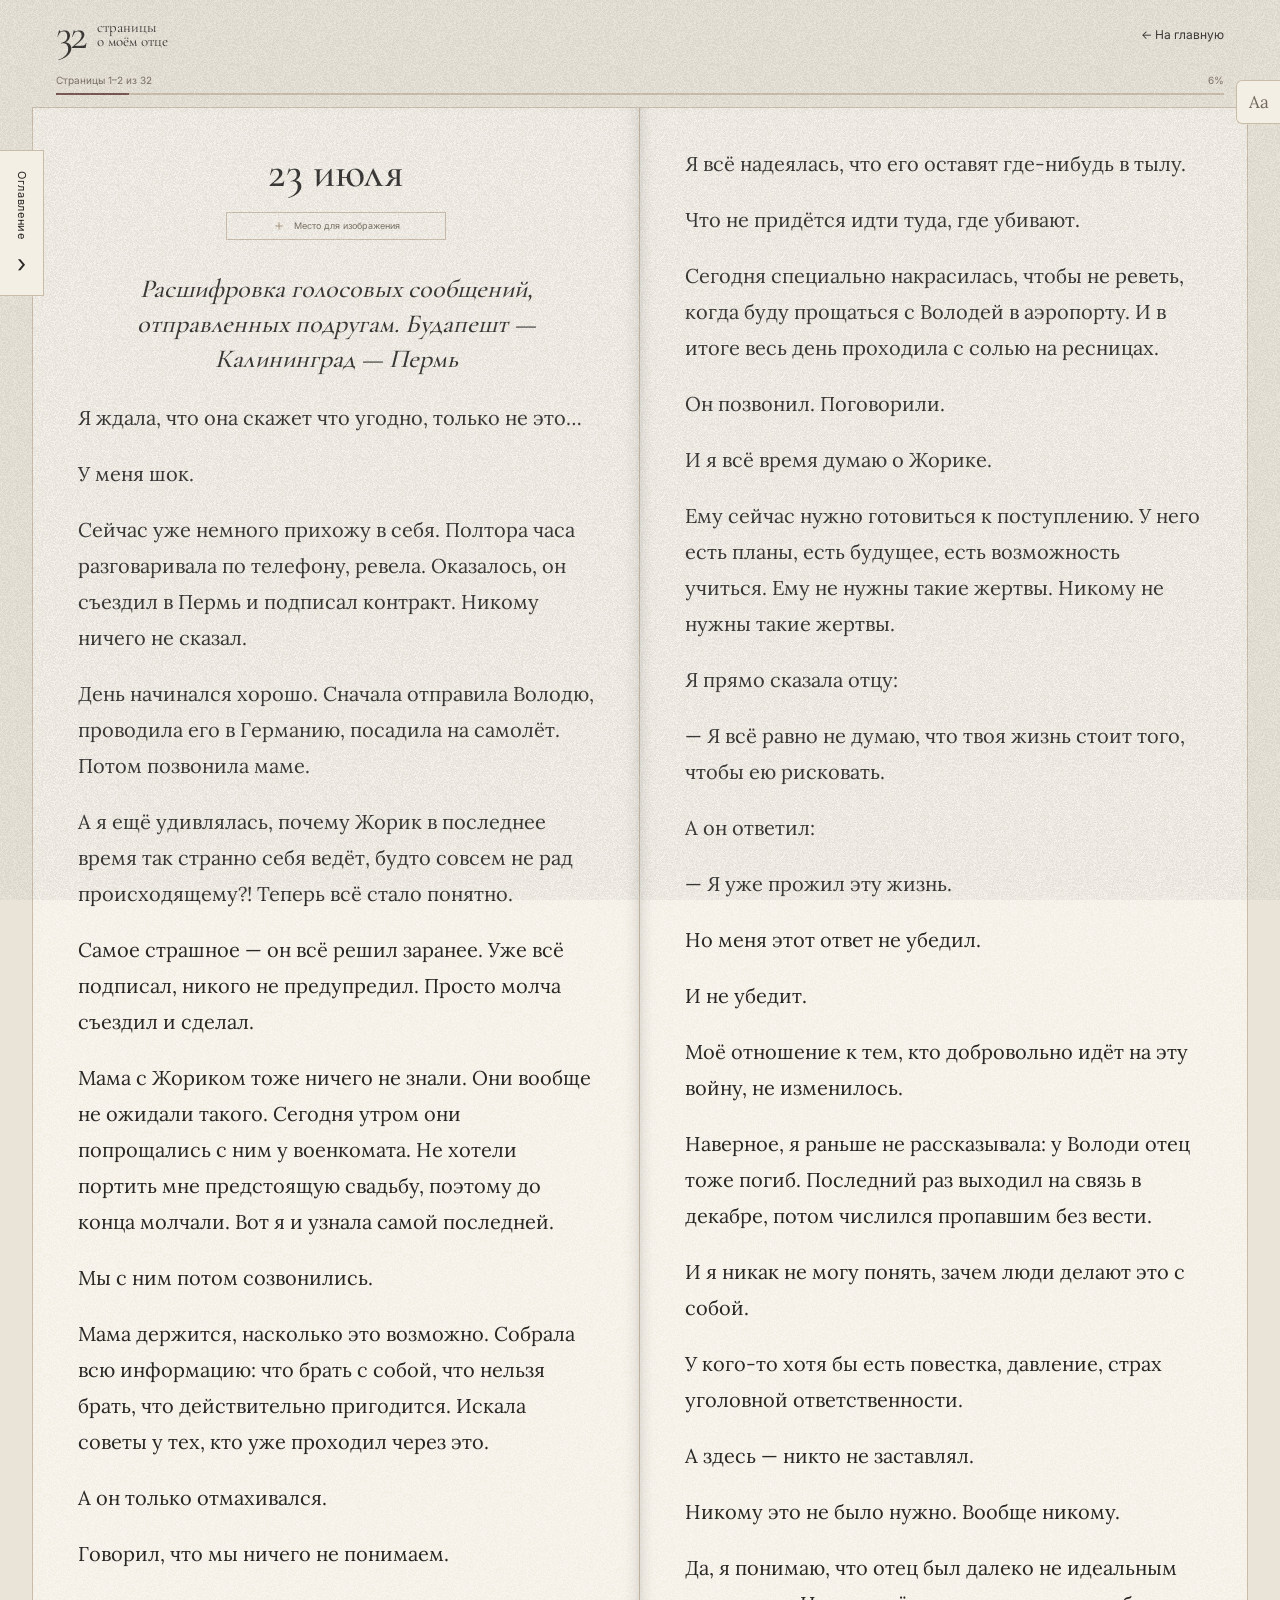
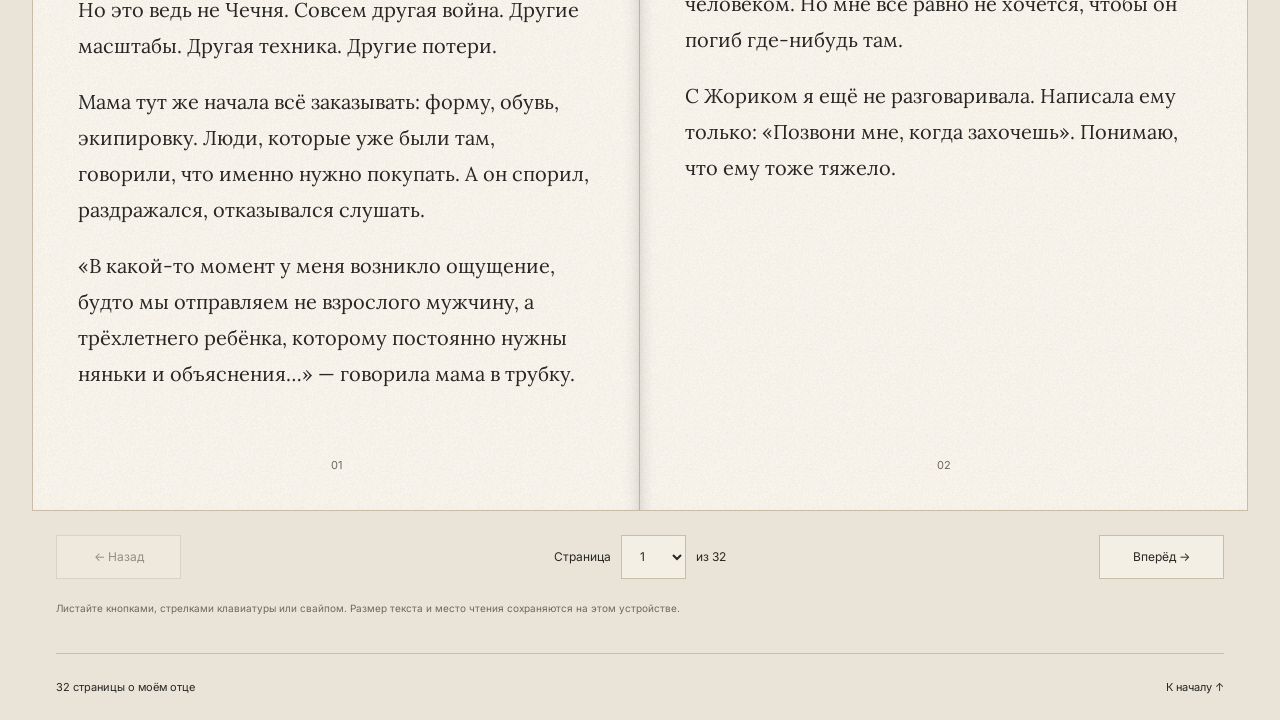
==== commit 7e3df299: "Move full-screen control into reader settings Co-authored-by: Copilot <223556219+Copilot@users.norep" ====
--- a/book/index.html
+++ b/book/index.html
@@ -9,8 +9,8 @@
   <link rel="icon" href="data:,">
   <link rel="stylesheet" href="../assets/css/fonts.css">
   <link rel="stylesheet" href="../assets/css/styles.css">
-  <link rel="stylesheet" href="../assets/css/book.css?v=10113dc5dd05">
-  <script src="../assets/js/book.js?v=19cdd09969c2" defer></script>
+  <link rel="stylesheet" href="../assets/css/book.css?v=521c03425b79">
+  <script src="../assets/js/book.js?v=f46238f16045" defer></script>
 </head>
 <body class="reader-body" id="top">
   <a class="skip-link" href="#pages">Перейти к тексту книги</a>
@@ -43,9 +43,8 @@
   </aside>
   <button class="settings-toggle" id="settings-toggle" type="button" aria-controls="reading-settings" aria-expanded="false" aria-label="Открыть настройки чтения" title="Настройки чтения" hidden>Aa</button>
   <aside class="reading-settings" id="reading-settings" aria-label="Настройки чтения" hidden inert>
-    <div class="settings-heading"><span>Настройки</span><button id="settings-close" type="button" aria-label="Закрыть настройки чтения">×</button></div>
     <div class="mode-control">
-      <span>Режим чтения</span>
+      <div class="mode-heading"><span>Режим чтения</span><button id="settings-close" type="button" aria-label="Закрыть настройки чтения">×</button></div>
       <button id="mode-toggle" class="mode-toggle" type="button" role="switch" aria-checked="false" aria-label="Непрерывное чтение" aria-describedby="mode-label"><span class="mode-track" aria-hidden="true"><span class="mode-thumb"></span></span><span id="mode-label">По страницам</span></button>
     </div>
     <div class="font-setting"><span>Размер текста</span>
@@ -55,15 +54,14 @@
         <button id="font-larger" type="button" aria-label="Увеличить размер текста">A+</button>
       </div>
     </div>
+    <div class="fullscreen-setting" id="fullscreen-setting" hidden>
+      <span>Экран</span>
+      <button id="fullscreen" type="button" aria-label="На весь экран" title="На весь экран" aria-pressed="false" hidden>⛶ На весь экран</button>
+    </div>
   </aside>
   <header class="reader-header wrap">
     <a class="wordmark" href="../index.html" aria-label="32 страницы о моём отце — главная"><span class="wordmark-number">32</span><span>страницы<br>о моём отце</span></a>
     <a class="return-home" href="../index.html">← На главную</a>
-    <div class="reader-tools">
-      <div class="reader-controls" hidden>
-        <button id="fullscreen" type="button" aria-label="На весь экран" title="На весь экран" aria-pressed="false" hidden>⛶</button>
-      </div>
-    </div>
   </header>
   <main class="reader-main" id="reader" aria-label="Чтение книги">
     <div class="resume-row wrap" hidden><button type="button" id="resume-button">Продолжить чтение</button><span>Место сохранено на этом устройстве</span></div>
--- a/assets/css/styles.css
+++ b/assets/css/styles.css
@@ -14,25 +14,25 @@
   gap: 22px 40px;
   padding-block: 28px 24px;
 }
-.hero-copy { min-width: 0; }
+.hero-copy { min-width: 0; container-type: inline-size; }
 .hero h1 {
   display: flex;
   align-items: center;
   justify-content: center;
-  gap: 20px;
+  gap: min(3cqw, 20px);
   margin: 0;
   line-height: 1.15;
 }
 .title-number {
   flex-shrink: 0;
-  font-size: clamp(110px, 15vw, 210px);
+  font-size: min(44cqw, 290px);
   line-height: 1.1;
   font-weight: 400;
   color: var(--accent);
   letter-spacing: -.065em;
   padding-right: 7px;
 }
-.title-lines { font-size: clamp(38px, 4.6vw, 66px); line-height: 1.08; }
+.title-lines { font-size: min(14cqw, 90px); line-height: 1.08; }
 .hero-footnote { margin: 4px 0 0; font: 10px/1.6 var(--ui); letter-spacing: .1em; color: var(--muted); }
 .archive-composition {
   position: relative;
@@ -99,16 +99,12 @@
 .explore { padding-block: 28px 38px; }
 @media (max-width: 900px) {
   .hero { column-gap: 24px; }
-  .hero h1 { gap: 14px; }
   .hero .photo-cross { margin-bottom: 12px; }
   .hero .photo-label, .hero .photo-label em { font-size: 22px; }
   .hero .photo-detail { font-size: 6px; margin-top: 20px; }
 }
 @media (max-width: 760px) {
   .hero { grid-template-columns: minmax(0, 1fr); gap: 20px; padding-top: 16px; }
-  .hero h1 { gap: 20px; }
-  .title-number { font-size: clamp(110px, 28vw, 160px); }
-  .title-lines { font-size: clamp(34px, 8.5vw, 48px); }
   .hero-footnote { margin-top: 0; }
   .archive-composition { width: 100%; max-width: 380px; justify-self: center; padding-top: 12px; }
   .hero-actions { margin-top: 0; }
--- a/assets/css/book.css
+++ b/assets/css/book.css
@@ -3,24 +3,23 @@
 .reader-body { --reading-size: 20px; }
 .reader-header { display: flex; justify-content: space-between; align-items: center; padding-block: 25px; border-bottom: 1px solid var(--border); }
 .return-home { font: 12px var(--ui); padding: 12px 0; }
-.reader-tools { display: flex; flex-wrap: wrap; justify-content: space-between; align-items: flex-start; gap: 18px; padding-block: 18px; border-block: 1px solid var(--border); }
 .reader-body button, .reader-body select { font: 12px/1.5 var(--ui); color: var(--ink); }
 .reader-body button, .reader-body select { min-height: 44px; border: 1px solid var(--border); background: var(--paper); border-radius: 0; padding: 10px 14px; }
 .reader-body button { cursor: pointer; }
 .reader-body button:hover:not(:disabled) { border-color: var(--accent); color: var(--accent); }
 .reader-body button:disabled { opacity: .45; cursor: default; }
 .reader-body :is(button, select, summary):focus-visible { outline: 2px solid var(--accent); outline-offset: 3px; }
-.reader-controls { display: flex; flex-wrap: wrap; align-items: center; justify-content: flex-end; gap: 12px; margin-left: auto; }
 /* Reading preferences stay tucked into a quiet panel on the right. */
 .reading-settings { position: fixed; z-index: 32; top: max(76px, env(safe-area-inset-top)); right: 0; width: max-content; max-width: calc(100vw - 24px); max-height: calc(100dvh - 96px); overflow-y: auto; display: flex; flex-direction: column; gap: 12px; padding: 8px 12px 12px; border: 1px solid var(--border); border-right: 0; border-radius: 8px 0 0 8px; background: var(--paper); white-space: nowrap; box-shadow: -8px 8px 28px #28272412; visibility: hidden; transform: translateX(100%); transition: transform .2s ease, visibility 0s linear .2s; }
 .reading-settings.is-open { visibility: visible; transform: translateX(0); transition-delay: 0s; }
-.settings-heading { display: flex; align-items: center; justify-content: space-between; gap: 8px; font: 12px var(--ui); color: var(--muted); }
-.reader-body #settings-close { width: 44px; padding: 0; border: 0; border-radius: 6px; background: transparent; color: var(--muted); font: 24px/1 var(--ui); }
+.mode-heading { display: flex; align-items: center; justify-content: space-between; gap: 8px; }
+.reader-body #settings-close { width: 32px; min-height: 32px; padding: 0; border: 0; border-radius: 6px; background: transparent; color: var(--muted); font: 24px/1 var(--ui); }
+@media (pointer: coarse) { .reader-body #settings-close { width: 44px; min-height: 44px; } }
 .reader-body .settings-toggle { position: fixed; z-index: 31; top: max(80px, env(safe-area-inset-top)); right: 0; width: 44px; padding: 8px 4px; border-right: 0; border-radius: 6px 0 0 6px; background: var(--paper); color: var(--muted); font: 17px/1 var(--body); }
 .reader-body .settings-toggle:hover, .reader-body #settings-close:hover { background: var(--background); color: var(--accent); }
 .mode-control, .jump-control { display: flex; gap: 10px; align-items: center; font: 12px var(--ui); }
 .mode-control, .font-setting { display: flex; flex-direction: column; align-items: stretch; gap: 8px; }
-.mode-control > span, .font-setting > span { font: 11px/1.4 var(--ui); color: var(--muted); letter-spacing: .02em; }
+.mode-heading > span, .font-setting > span { font: 11px/1.4 var(--ui); color: var(--muted); letter-spacing: .02em; }
 .reader-body .mode-toggle { display: inline-flex; align-self: flex-start; align-items: center; gap: 10px; min-width: 156px; min-height: 44px; padding: 0; border: 0; border-radius: 6px; background: transparent; color: var(--ink); }
 .reader-body .mode-toggle:hover { color: var(--ink); }
 .mode-track { position: relative; flex: 0 0 56px; height: 28px; border-radius: 999px; background: linear-gradient(135deg, #75f4b5, #5994df); }
@@ -32,6 +31,10 @@
 .reader-body .font-controls button:hover:not(:disabled) { background: var(--secondary); color: var(--accent); }
 .font-controls output { min-width: 3ch; text-align: center; font-weight: 500; font-variant-numeric: tabular-nums; }
 .reading-settings :is(button):focus-visible { outline-offset: 1px; }
+.fullscreen-setting { display: flex; flex-direction: column; gap: 8px; padding-top: 12px; border-top: 1px solid var(--border); }
+.fullscreen-setting > span { font: 11px/1.4 var(--ui); color: var(--muted); letter-spacing: .02em; }
+.reader-body #fullscreen { width: 100%; min-height: 44px; padding: 10px 12px; border: 1px solid var(--border); border-radius: 6px; background: var(--background); font: 12px/1.5 var(--ui); text-align: center; }
+.reader-body #fullscreen:hover { border-color: var(--accent); color: var(--accent); }
 
 .resume-row { margin-top: 22px; display: flex; align-items: center; flex-wrap: wrap; gap: 14px; }
 .resume-row span { font: 10px/1.6 var(--ui); color: var(--muted); }
@@ -78,9 +81,6 @@
 @media (max-width: 600px) {
   .reader-body { --reading-size: 18px; }
   .reader-header { padding-top: max(18px,env(safe-area-inset-top)); padding-bottom: 18px; }
-  .reader-tools { gap: 8px; }
-  
-  .reader-controls { gap: 8px; }
   .reader-body select { max-width: 160px; padding-inline: 8px; }
   .book-pages { width: calc(100% - 24px); margin-top: 20px; }
   .book-page { padding: 27px 20px 18px; }
@@ -93,7 +93,7 @@
 }
 @media (prefers-reduced-motion: reduce) { .book-page.turn-in { animation: none; } }
 @media print {
-  body::before, .reader-header, .reader-intro, .reader-tools, .reading-progress, .pagination, .reading-hint, .reader-footer, .reader-feedback { display: none !important; }
+  body::before, .reader-header, .reader-intro, .reading-progress, .pagination, .reading-hint, .reader-footer, .reader-feedback { display: none !important; }
   .book-pages, .reader-ready[data-mode="paged"] .book-pages { display: block; width: 100%; }
   .book-page, .book-page[hidden], .reader-ready[data-mode="paged"] .book-page { display: block !important; background: white; border: none !important; box-shadow: none !important; padding: 0; break-after: page; min-height: 0; }
 }
@@ -109,15 +109,10 @@
 .chapter-image-placeholder { display: flex; justify-content: center; align-items: center; gap: 8px; width: min(100%, 220px); min-height: 28px; margin-inline: auto; border: 1px solid var(--border); background: transparent; color: var(--muted); text-align: center; padding: 4px 8px; font: 9px/1.5 var(--ui); }
 .chapter-image-placeholder > span:first-child { font: 14px var(--heading); color: var(--brown); }
 
-/* Keep the reading toolbar in one compact row at every screen size. */
-.reader-tools { flex-wrap: nowrap; padding-block: 8px; gap: 12px; }
-.reader-controls { flex: 0 0 auto; flex-wrap: nowrap; gap: 6px; margin-left: auto; position: relative; }
-.reader-body #fullscreen { border: 0; background: transparent; width: 44px; padding: 6px; font: 24px/1 var(--ui); }
-
 /* A single compact header replaces the stacked bars above the book. */
 .reader-header {
   display: grid;
-  grid-template-columns: auto minmax(0, 1fr) auto;
+  grid-template-columns: minmax(0, 1fr) auto;
   align-items: center;
   column-gap: 28px;
   padding-block: max(8px, env(safe-area-inset-top)) 8px;
@@ -125,17 +120,7 @@
 }
 .reader-header .wordmark { grid-column: 1; grid-row: 1; font-size: 15px; gap: 9px; }
 .reader-header .wordmark-number { font-size: 44px; line-height: 1.2; letter-spacing: -3px; }
-.reader-header .return-home { grid-column: 3; grid-row: 1; min-height: 44px; display: flex; align-items: center; padding-block: 8px; }
-.reader-header .reader-tools {
-  grid-column: 2;
-  grid-row: 1;
-  min-width: 0;
-  width: auto;
-  margin: 0;
-  padding: 0;
-  border: 0;
-  align-items: center;
-}
+.reader-header .return-home { grid-column: 2; grid-row: 1; min-height: 44px; display: flex; align-items: center; padding-block: 8px; }
 
 .reading-progress { padding-block: 4px 12px; }
 .progress-label { margin-bottom: 6px; line-height: 1.4; }
